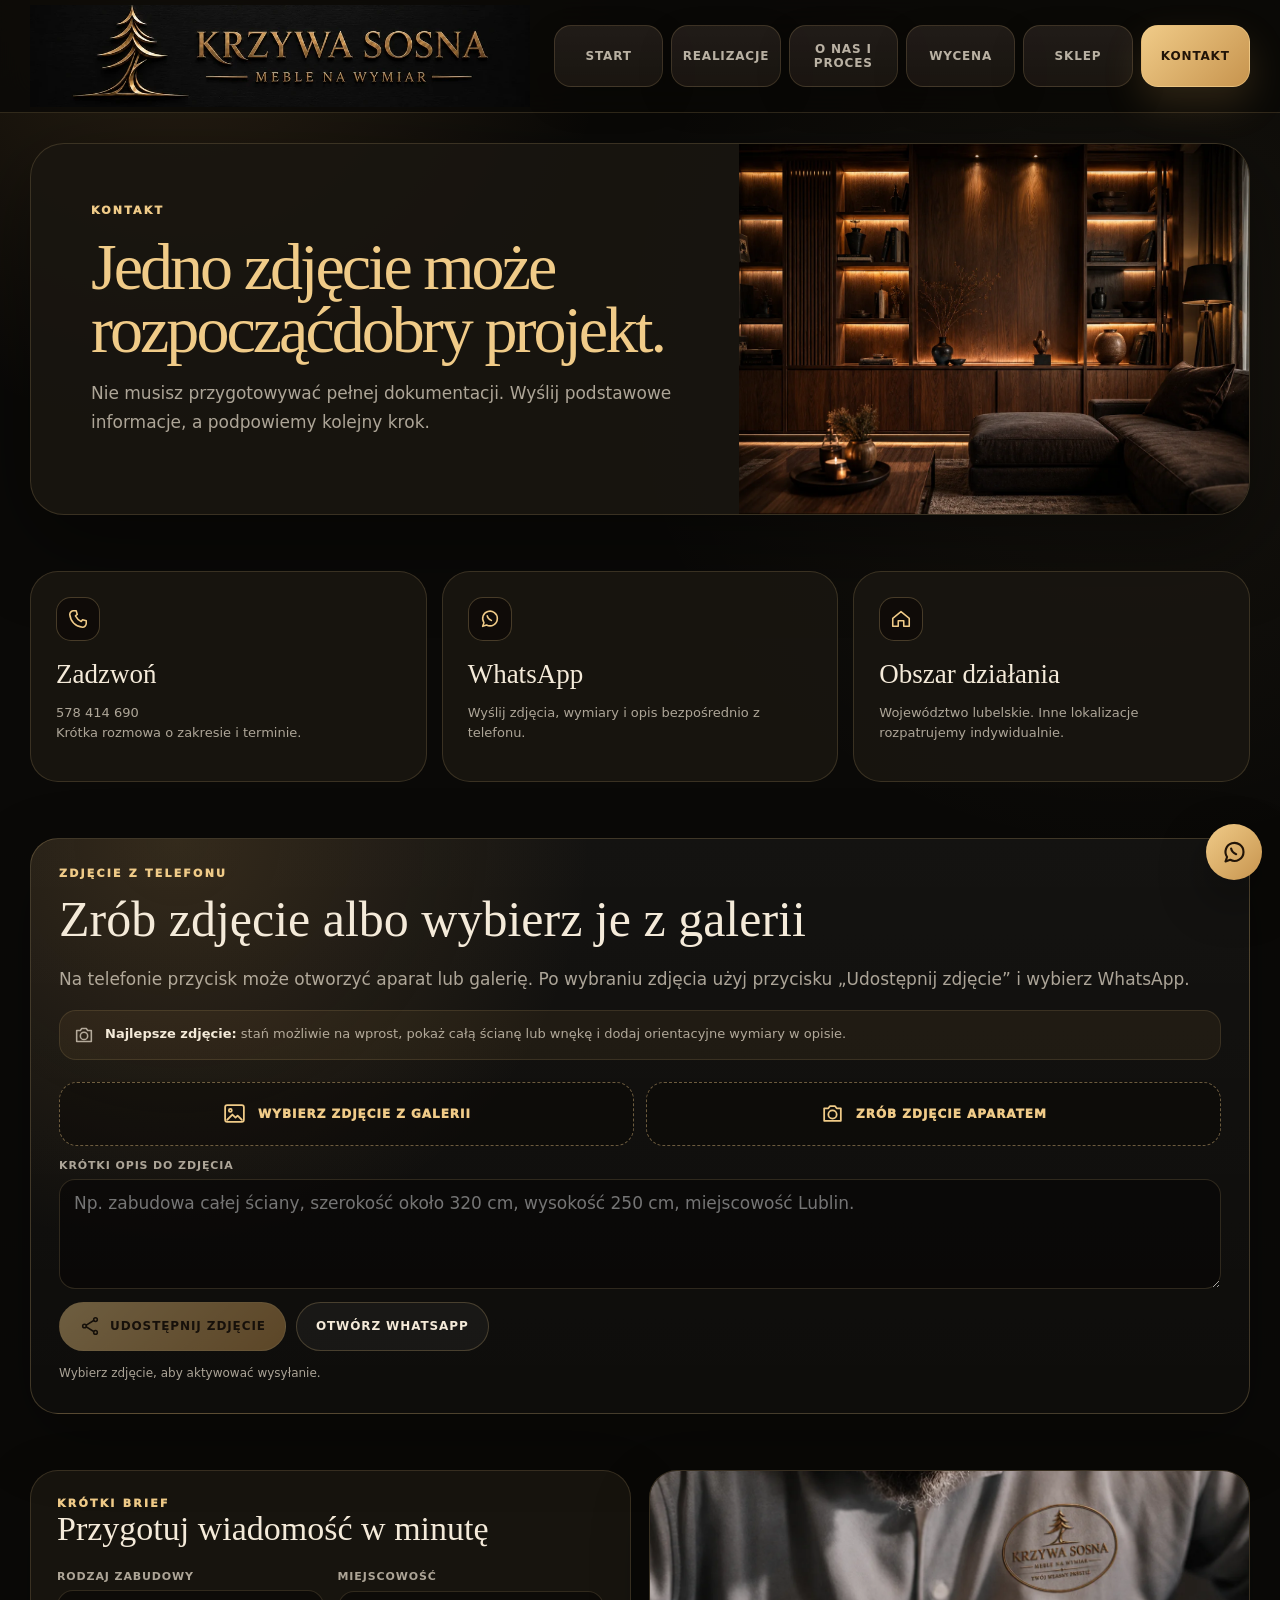
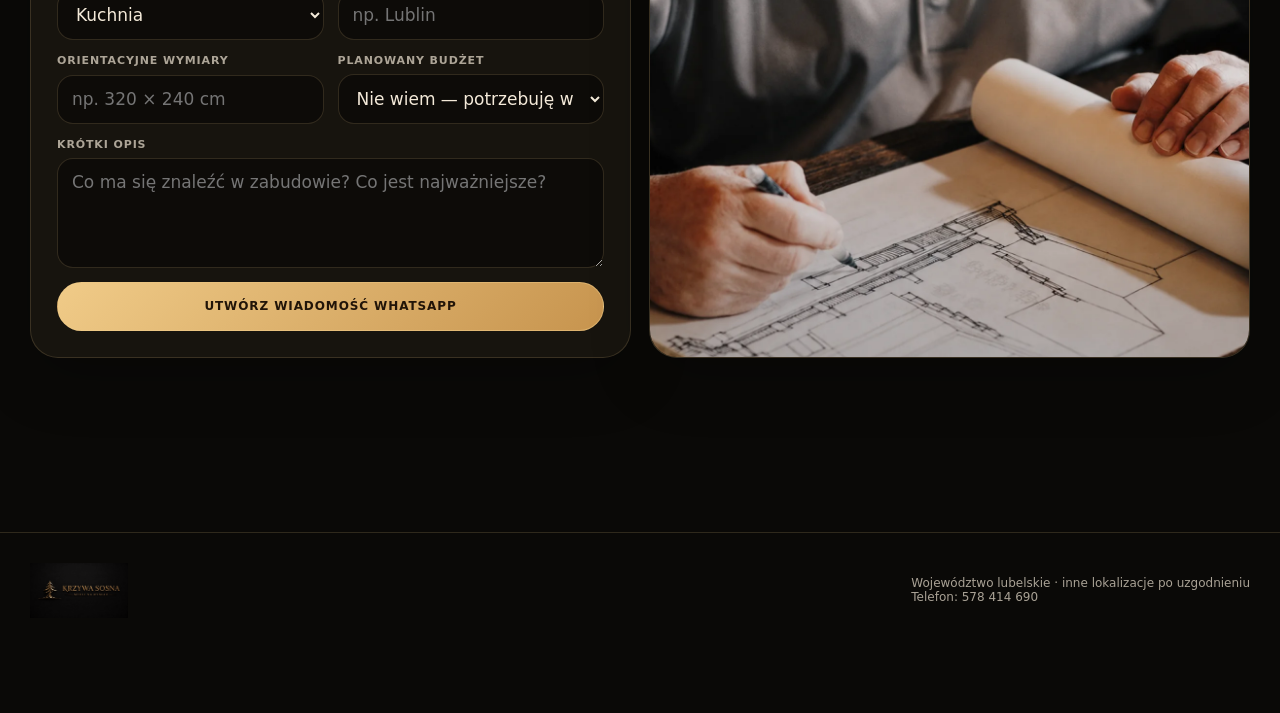
==== kontakt.html @ ae95b7bc "Add files via upload" ====
﻿<!DOCTYPE html>

<html lang="pl">
<head>
<meta charset="utf-8"/>
<meta content="width=device-width, initial-scale=1" name="viewport"/>
<meta content="#0a0907" name="theme-color"/>
<title>Kontakt — Krzywa Sosna</title>
<meta content="Skontaktuj się z Krzywą Sosną i wyślij krótki brief dotyczący mebli na wymiar." name="description"/>
<link href="assets/css/site.css?v=20260712084744617" rel="stylesheet"/>
</head>
<body>
<header class="topbar">
<div class="shell topbar-row">
<a aria-label="Krzywa Sosna" class="logo-link" data-content-link-key="kontakt.link.001" href="index.html">
<img alt="Krzywa Sosna — meble na wymiar" src="assets/branding/logo-poziome.webp"/>
</a>
<nav aria-label="Menu główne" class="desktop-nav"><a href="index.html">Start</a><a href="realizacje.html">Realizacje</a><a href="o-nas.html">O nas i proces</a><a href="wycena.html">Wycena</a><a href="krzywa_sosna_sklep.html">Sklep</a><a class="active" href="kontakt.html">Kontakt</a></nav>
</div>
</header>
<main class="page"><div class="shell">
<section class="page-hero reveal">
<div class="page-hero-copy"><div class="eyebrow"><span data-content-key="kontakt.text.001">Kontakt</span></div><h1><span data-content-key="kontakt.text.002">Jedno zdjęcie może rozpocząć</span><span><span data-content-key="kontakt.text.003">dobry projekt.</span></span></h1><p><span data-content-key="kontakt.text.004">Nie musisz przygotowywać pełnej dokumentacji. Wyślij podstawowe informacje, a podpowiemy kolejny krok.</span></p></div>
<img alt="Wnętrze na wymiar" data-content-image-key="kontakt.image.001" src="assets/img/wnetrze.webp"/>
</section>
<section class="section contact-cards">
<a class="contact-card" data-content-link-key="kontakt.link.002" data-setting-link="phone" href="tel:+48578414690"><div class="action-icon"><svg aria-hidden="true" viewBox="0 0 24 24"><path d="M7 3h3l1.2 4-2 1.5a15 15 0 0 0 6.3 6.3l1.5-2L21 14v3c0 2-2 4-4 4C9.3 20.2 3.8 14.7 3 7c0-2 2-4 4-4z"></path></svg></div><h3><span data-content-key="kontakt.text.005">Zadzwoń</span></h3><p><span data-content-key="kontakt.text.006">578 414 690</span><br/><span data-content-key="kontakt.text.007">Krótka rozmowa o zakresie i terminie.</span></p></a>
<a class="contact-card" data-content-link-key="kontakt.link.003" data-setting-link="whatsapp" href="https://wa.me/48578414690?text=Dzie%C5%84%20dobry%2C%20chc%C4%99%20zapyta%C4%87%20o%20meble%20na%20wymiar." target="_blank"><div class="action-icon"><svg aria-hidden="true" viewBox="0 0 24 24"><path d="M20 11.5a8 8 0 0 1-11.8 7L4 20l1.4-4A8 8 0 1 1 20 11.5z"></path><path d="M9 8.5c.5 2.5 2 4 4.5 5"></path></svg></div><h3><span data-content-key="kontakt.text.008">WhatsApp</span></h3><p><span data-content-key="kontakt.text.009">Wyślij zdjęcia, wymiary i opis bezpośrednio z telefonu.</span></p></a>
<div class="contact-card"><div class="action-icon"><svg aria-hidden="true" viewBox="0 0 24 24"><path d="M3 11.2 12 4l9 7.2v8.3a.5.5 0 0 1-.5.5H15v-6H9v6H3.5a.5.5 0 0 1-.5-.5z"></path></svg></div><h3><span data-content-key="kontakt.text.010">Obszar działania</span></h3><p><span data-content-key="kontakt.text.011">Województwo lubelskie. Inne lokalizacje rozpatrujemy indywidualnie.</span></p></div>
</section>
<section class="section photo-send-panel reveal" id="wyslij-zdjecie">
<div class="eyebrow"><span data-content-key="kontakt.text.012">Zdjęcie z telefonu</span></div>
<h2><span data-content-key="kontakt.text.013">Zrób zdjęcie albo wybierz je z galerii</span></h2>
<p><span data-content-key="kontakt.text.014">Wybierz osobno galerię albo aparat. Po wybraniu zdjęcia użyj przycisku „Udostępnij zdjęcie” i wybierz WhatsApp.</span></p>
<div class="camera-note">
<svg aria-hidden="true" viewBox="0 0 24 24"><path d="M4 7h4l1.5-2h5L16 7h4v12H4z"></path><circle cx="12" cy="13" r="4"></circle></svg>
<div><strong><span data-content-key="kontakt.text.015">Najlepsze zdjęcie:</span></strong> stań możliwie na wprost, pokaż całą ścianę lub wnękę i dodaj orientacyjne wymiary w opisie.</div>
</div>
<div class="photo-picker">
<input accept="image/*" class="photo-input" id="galleryPhotos" multiple="" type="file"/>
<input accept="image/*" capture="environment" class="photo-input" id="cameraPhotos" type="file"/>
<div class="photo-source-buttons">
<label class="photo-picker-label" for="galleryPhotos">
<svg aria-hidden="true" viewBox="0 0 24 24"><rect height="16" rx="2" width="18" x="3" y="4"></rect><circle cx="8" cy="9" r="1.4"></circle><path d="m5 18 5-5 3 3 2-2 4 4"></path></svg><span data-content-key="kontakt.text.016">Wybierz zdjęcie z galerii</span></label>
<label class="photo-picker-label" for="cameraPhotos">
<svg aria-hidden="true" viewBox="0 0 24 24"><path d="M4 7h4l1.5-2h5L16 7h4v12H4z"></path><circle cx="12" cy="13" r="4"></circle></svg><span data-content-key="kontakt.text.040">Zrób zdjęcie aparatem</span></label>
</div>
<div class="photo-preview" id="photoPreview">
<img alt="Podgląd wybranego zdjęcia" id="photoPreviewImage" src=""/>
<div>
<strong id="photoPreviewTitle"><span data-content-key="kontakt.text.017">Wybrane zdjęcie</span></strong>
<span id="photoPreviewInfo"></span>
</div>
</div>
<div class="field">
<label><span data-content-key="kontakt.text.018">Krótki opis do zdjęcia</span></label>
<textarea id="photoDescription" placeholder="Np. zabudowa całej ściany, szerokość około 320 cm, wysokość 250 cm, miejscowość Lublin."></textarea>
</div>
<div class="photo-share-actions">
<button class="btn primary" disabled="" id="sharePhotoButton" type="button">
<svg aria-hidden="true" viewBox="0 0 24 24"><circle cx="18" cy="5" r="2"></circle><circle cx="6" cy="12" r="2"></circle><circle cx="18" cy="19" r="2"></circle><path d="m8 11 8-5m-8 7 8 5"></path></svg><span data-content-key="kontakt.text.019">Udostępnij zdjęcie</span></button>
<a class="btn" data-content-link-key="kontakt.link.004" data-setting-link="whatsapp" href="https://wa.me/48578414690?text=Dzie%C5%84%20dobry%2C%20chc%C4%99%20wys%C5%82a%C4%87%20zdj%C4%99cie%20pomieszczenia%20i%20zapyta%C4%87%20o%20zabudow%C4%99." id="photoWhatsappFallback" target="_blank"><span data-content-key="kontakt.text.020">Otwórz WhatsApp</span></a>
</div>
<div class="photo-share-status" id="photoShareStatus"><span data-content-key="kontakt.text.021">Wybierz zdjęcie, aby aktywować wysyłanie.</span></div>
</div>
</section>
<section class="section dashboard-grid">
<div class="panel panel-pad">
<div class="eyebrow"><span data-content-key="kontakt.text.022">Krótki brief</span></div><h2><span data-content-key="kontakt.text.023">Przygotuj wiadomość w minutę</span></h2>
<form class="form-grid" id="briefForm" style="margin-top:22px">
<div class="field"><label><span data-content-key="kontakt.text.024">Rodzaj zabudowy</span></label><select name="type"><option><span data-content-key="kontakt.text.025">Kuchnia</span></option><option><span data-content-key="kontakt.text.026">Szafa / garderoba</span></option><option><span data-content-key="kontakt.text.027">RTV</span></option><option><span data-content-key="kontakt.text.028">Skos</span></option><option><span data-content-key="kontakt.text.029">Inna zabudowa</span></option></select></div>
<div class="field"><label><span data-content-key="kontakt.text.030">Miejscowość</span></label><input name="city" placeholder="np. Lublin"/></div>
<div class="field"><label><span data-content-key="kontakt.text.031">Orientacyjne wymiary</span></label><input name="dimensions" placeholder="np. 320 × 240 cm"/></div>
<div class="field"><label><span data-content-key="kontakt.text.032">Planowany budżet</span></label><select name="budget"><option><span data-content-key="kontakt.text.033">Nie wiem — potrzebuję wskazówki</span></option><option><span data-content-key="kontakt.text.034">do 10 000 zł</span></option><option><span data-content-key="kontakt.text.035">10 000–20 000 zł</span></option><option><span data-content-key="kontakt.text.036">20 000–40 000 zł</span></option><option><span data-content-key="kontakt.text.037">powyżej 40 000 zł</span></option></select></div>
<div class="field full"><label><span data-content-key="kontakt.text.038">Krótki opis</span></label><textarea name="description" placeholder="Co ma się znaleźć w zabudowie? Co jest najważniejsze?"></textarea></div>
<div class="field full"><button class="btn primary" type="submit"><span data-content-key="kontakt.text.039">Utwórz wiadomość WhatsApp</span></button></div>
</form>
</div>
<div class="panel panel-image"><img alt="Planowanie projektu" data-content-image-key="kontakt.image.002" src="assets/img/plany.webp"/></div>
</section>
</div></main>
<a aria-label="WhatsApp" class="whatsapp-float" data-content-link-key="kontakt.link.005" data-setting-link="whatsapp" href="https://wa.me/48578414690?text=Dzie%C5%84%20dobry%2C%20pisz%C4%99%20ze%20strony%20Krzywa%20Sosna." target="_blank"><svg aria-hidden="true" viewBox="0 0 24 24"><path d="M20 11.5a8 8 0 0 1-11.8 7L4 20l1.4-4A8 8 0 1 1 20 11.5z"></path><path d="M9 8.5c.5 2.5 2 4 4.5 5"></path></svg></a>
<footer class="site-footer">
<div class="shell footer-row">
<img alt="Krzywa Sosna" src="assets/branding/logo-poziome.webp"/>
<div data-setting-area-block="true">Województwo lubelskie · inne lokalizacje po uzgodnieniu<br/>Telefon: 578 414 690</div>
</div>
</footer>
<script src="site-settings.js?v=20260712084744617"></script><script src="site-content.js?v=20260712084744617"></script><script src="assets/js/content-engine.js?v=20260712084744617"></script><script src="assets/js/site.js?v=20260712084744617"></script>
<nav aria-label="Menu mobilne" class="bottom-nav"><a class="" href="index.html"><svg aria-hidden="true" viewBox="0 0 24 24"><path d="M3 11.2 12 4l9 7.2v8.3a.5.5 0 0 1-.5.5H15v-6H9v6H3.5a.5.5 0 0 1-.5-.5z"></path></svg><span>Start</span></a><a class="" href="realizacje.html"><svg aria-hidden="true" viewBox="0 0 24 24"><rect height="16" rx="2" width="18" x="3" y="4"></rect><circle cx="8" cy="9" r="1.4"></circle><path d="m5 18 5-5 3 3 2-2 4 4"></path></svg><span>Realizacje</span></a><a class="" href="wycena.html"><svg aria-hidden="true" viewBox="0 0 24 24"><rect height="18" rx="2" width="14" x="5" y="3"></rect><path d="M8 7h8M8 12h2m4 0h2M8 16h2m4 0h2"></path></svg><span>Wycena</span></a><a class="" href="krzywa_sosna_sklep.html"><svg aria-hidden="true" viewBox="0 0 24 24"><path d="M4 9h16l-1 11H5zM8 9V7a4 4 0 0 1 8 0v2"></path></svg><span>Sklep</span></a><a class="active" href="kontakt.html"><svg aria-hidden="true" viewBox="0 0 24 24"><path d="M7 3h3l1.2 4-2 1.5a15 15 0 0 0 6.3 6.3l1.5-2L21 14v3c0 2-2 4-4 4C9.3 20.2 3.8 14.7 3 7c0-2 2-4 4-4z"></path></svg><span>Kontakt</span></a></nav>
<script>
(function () {
  const galleryInput = document.getElementById("galleryPhotos");
  const cameraInput = document.getElementById("cameraPhotos");
  const preview = document.getElementById("photoPreview");
  const previewImage = document.getElementById("photoPreviewImage");
  const previewTitle = document.getElementById("photoPreviewTitle");
  const previewInfo = document.getElementById("photoPreviewInfo");
  const description = document.getElementById("photoDescription");
  const shareButton = document.getElementById("sharePhotoButton");
  const status = document.getElementById("photoShareStatus");
  const fallback = document.getElementById("photoWhatsappFallback");

  if (!galleryInput || !cameraInput || !shareButton) return;

  let files = [];

  function formatSize(bytes) {
    if (bytes < 1024 * 1024) return Math.round(bytes / 1024) + " KB";
    return (bytes / (1024 * 1024)).toFixed(1) + " MB";
  }

  function showSelectedFiles(fileList, sourceLabel) {
    files = Array.from(fileList || []).filter(file => file.type.startsWith("image/"));

    if (!files.length) {
      preview.classList.remove("visible");
      shareButton.disabled = true;
      status.textContent = "Nie wybrano zdjęcia.";
      return;
    }

    const first = files[0];
    previewImage.src = URL.createObjectURL(first);
    preview.classList.add("visible");
    previewTitle.textContent = files.length === 1 ? first.name : "Wybrano zdjęcia: " + files.length;
    previewInfo.textContent = sourceLabel + " · " + (
      files.length === 1
        ? formatSize(first.size)
        : "Łączny rozmiar: " + formatSize(files.reduce((sum, file) => sum + file.size, 0))
    );

    shareButton.disabled = false;
    status.textContent = "Zdjęcie jest gotowe. Wybierz WhatsApp z menu udostępniania.";
  }

  galleryInput.addEventListener("change", function () {
    cameraInput.value = "";
    showSelectedFiles(galleryInput.files, "Galeria");
  });

  cameraInput.addEventListener("change", function () {
    galleryInput.value = "";
    showSelectedFiles(cameraInput.files, "Aparat");
  });

  shareButton.addEventListener("click", async function () {
    if (!files.length) return;

    const text = [
      "Dzień dobry, przesyłam zdjęcie pomieszczenia do wstępnej konsultacji.",
      description.value.trim() ? "Opis: " + description.value.trim() : ""
    ].filter(Boolean).join("\n");

    try {
      const shareData = {
        title: "Zdjęcie dla Krzywej Sosny",
        text: text,
        files: files
      };

      if (navigator.canShare && navigator.canShare({ files: files }) && navigator.share) {
        await navigator.share(shareData);
        status.textContent = "Otwarto menu udostępniania. Wybierz WhatsApp i kontakt Krzywej Sosny.";
      } else {
        status.textContent = "Ta przeglądarka nie obsługuje bezpośredniego udostępniania plików. Otwórz WhatsApp i dodaj zdjęcie ręcznie.";
        fallback.href = "https://wa.me/48578414690?text=" + encodeURIComponent(text);
        fallback.focus();
      }
    } catch (error) {
      if (error && error.name === "AbortError") {
        status.textContent = "Udostępnianie zostało anulowane.";
      } else {
        status.textContent = "Nie udało się otworzyć udostępniania. Otwórz WhatsApp i dodaj zdjęcie ręcznie.";
      }
    }
  });

  description.addEventListener("input", function () {
    const text = [
      "Dzień dobry, chcę przesłać zdjęcie pomieszczenia do wstępnej konsultacji.",
      description.value.trim() ? "Opis: " + description.value.trim() : ""
    ].filter(Boolean).join("\n");
    fallback.href = "https://wa.me/48578414690?text=" + encodeURIComponent(text);
  });
})();
</script>
</body>
</html>
---- assets/css/site.css ----
:root {
  --bg: #0a0907;
  --bg-soft: #11100d;
  --panel: rgba(26,22,17,.88);
  --panel-2: rgba(37,30,22,.82);
  --panel-light: rgba(255,255,255,.055);
  --text: #f4ead9;
  --muted: rgba(244,234,217,.68);
  --gold: #c7944e;
  --gold-2: #f0cb88;
  --line: rgba(240,203,136,.16);
  --shadow: 0 28px 86px rgba(0,0,0,.42);
  --radius: 28px;
  --header: 82px;
  --bottom: 72px;
}
* { box-sizing: border-box; }
html { scroll-behavior: smooth; }
body {
  margin: 0;
  min-height: 100vh;
  background:
    radial-gradient(circle at 14% 0%, rgba(199,148,78,.16), transparent 27rem),
    radial-gradient(circle at 88% 15%, rgba(240,203,136,.055), transparent 32rem),
    var(--bg);
  color: var(--text);
  font-family: Inter, ui-sans-serif, system-ui, -apple-system, BlinkMacSystemFont, "Segoe UI", sans-serif;
  -webkit-font-smoothing: antialiased;
}
body.modal-open { overflow: hidden; }
a { color: inherit; text-decoration: none; }
button, input, select, textarea { font: inherit; }
button { color: inherit; }
img { display: block; max-width: 100%; }
svg { width: 22px; height: 22px; fill: none; stroke: currentColor; stroke-width: 1.7; stroke-linecap: round; stroke-linejoin: round; }
.shell { width: min(1220px, calc(100% - 34px)); margin: 0 auto; }
.topbar {
  position: sticky; top: 0; z-index: 80;
  min-height: var(--header);
  background: rgba(10,9,7,.82);
  border-bottom: 1px solid var(--line);
  backdrop-filter: blur(18px);
}
.topbar-row { min-height: var(--header); display: flex; align-items: center; gap: 24px; }
.logo-link { display: flex; align-items: center; margin-right: auto; }
.logo-link img { width: clamp(285px, 28vw, 430px); max-height: 78px; object-fit: contain; object-position: left center; }
.desktop-nav { display: flex; align-items: center; gap: 4px; }
.desktop-nav a {
  padding: 11px 11px; border-radius: 999px; color: var(--muted);
  font-size: 12px; font-weight: 800; letter-spacing: .07em; text-transform: uppercase;
}
.desktop-nav a:hover, .desktop-nav a.active { color: var(--text); background: rgba(255,255,255,.055); }
.header-cta {
  display: inline-flex; align-items: center; gap: 9px; min-height: 45px; padding: 0 17px;
  border-radius: 999px; color: #201408; background: linear-gradient(135deg,var(--gold-2),var(--gold));
  font-size: 12px; font-weight: 950; letter-spacing: .07em; text-transform: uppercase;
  box-shadow: 0 15px 38px rgba(199,148,78,.22);
}
.page { padding: 30px 0 110px; }
.hero {
  position: relative; min-height: 560px; display: grid; grid-template-columns: 1.04fr .96fr;
  overflow: hidden; border: 1px solid var(--line); border-radius: 36px; background: #14100c; box-shadow: var(--shadow);
}
.hero-copy { position: relative; z-index: 2; display: grid; align-content: center; padding: clamp(34px,6vw,78px); }
.eyebrow { color: var(--gold-2); font-size: 11px; font-weight: 950; letter-spacing: .2em; text-transform: uppercase; }
h1,h2,h3 { margin: 0; font-family: Georgia, "Times New Roman", serif; font-weight: 500; }
h1 { margin-top: 18px; font-size: clamp(46px,7vw,82px); line-height: .96; letter-spacing: -.045em; }
h1 span, .gold { color: var(--gold-2); }
.hero-copy p, .lead { color: var(--muted); font-size: 17px; line-height: 1.75; }
.hero-copy p { max-width: 610px; margin: 22px 0 0; }
.hero-actions { display: flex; flex-wrap: wrap; gap: 11px; margin-top: 30px; }
.btn {
  min-height: 49px; padding: 0 19px; display: inline-flex; align-items: center; justify-content: center; gap: 9px;
  border: 1px solid rgba(240,203,136,.22); border-radius: 999px;
  background: rgba(255,255,255,.045); color: var(--text);
  font-size: 12px; font-weight: 900; letter-spacing: .075em; text-transform: uppercase; cursor: pointer;
  transition: .24s ease;
}
.btn:hover { transform: translateY(-2px); border-color: rgba(240,203,136,.5); background: rgba(255,255,255,.075); }
.btn.primary { color: #211408; background: linear-gradient(135deg,var(--gold-2),var(--gold)); border-color: rgba(240,203,136,.5); }
.hero-media { position: relative; min-height: 560px; }
.hero-media img { width: 100%; height: 100%; object-fit: cover; }
.hero-media::after { content: ""; position: absolute; inset: 0; background: linear-gradient(90deg,#14100c 0%,rgba(20,16,12,.22) 42%,rgba(10,8,6,.06)); }
.hero-chip {
  position: absolute; z-index: 3; right: 24px; bottom: 24px; max-width: 250px; padding: 17px;
  border: 1px solid rgba(240,203,136,.22); border-radius: 20px; background: rgba(13,10,7,.76); backdrop-filter: blur(14px);
}
.hero-chip strong { display: block; font-family: Georgia,serif; font-size: 22px; }
.hero-chip span { display: block; color: var(--muted); font-size: 12px; line-height: 1.5; margin-top: 4px; }

.section { margin-top: 56px; }
.section-head { display: flex; justify-content: space-between; align-items: end; gap: 24px; margin-bottom: 21px; }
.section-head h2 { font-size: clamp(31px,4vw,50px); letter-spacing: -.03em; }
.section-head p { max-width: 530px; margin: 0; color: var(--muted); line-height: 1.65; }
.action-grid { display: grid; grid-template-columns: repeat(4,minmax(0,1fr)); gap: 16px; }
.action-card {
  position: relative; min-height: 240px; overflow: hidden; padding: 22px;
  border: 1px solid var(--line); border-radius: var(--radius); background: var(--panel); box-shadow: 0 20px 58px rgba(0,0,0,.25);
}
.action-card img { position: absolute; inset: 0; width: 100%; height: 100%; object-fit: cover; opacity: .34; transition: transform .4s ease,opacity .4s ease; }
.action-card::after { content:""; position:absolute; inset:0; background:linear-gradient(180deg,rgba(8,7,5,.05),rgba(8,7,5,.88)); }
.action-card:hover img { transform: scale(1.045); opacity: .46; }
.action-content { position: relative; z-index: 2; height: 100%; display: grid; align-content: end; }
.action-icon {
  width: 44px; height: 44px; display: grid; place-items: center; margin-bottom: auto;
  border: 1px solid rgba(240,203,136,.25); border-radius: 15px; background: rgba(9,7,5,.56); color: var(--gold-2);
}
.action-content h3 { font-size: 27px; }
.action-content p { margin: 8px 0 0; color: var(--muted); font-size: 13px; line-height: 1.55; }
.action-link { display: inline-flex; align-items: center; gap: 8px; margin-top: 16px; color: var(--gold-2); font-size: 11px; font-weight: 900; letter-spacing: .11em; text-transform: uppercase; }

.rail {
  display: grid; grid-auto-flow: column; grid-auto-columns: minmax(280px, 32%);
  gap: 16px; overflow-x: auto; padding: 2px 2px 14px; scroll-snap-type: x mandatory; scrollbar-width: thin;
}
.rail > * { scroll-snap-align: start; }
.project-card {
  position: relative; min-height: 345px; overflow: hidden; border: 1px solid var(--line); border-radius: 27px; background: var(--panel); cursor: pointer;
}
.project-card img { width: 100%; height: 100%; min-height: 345px; object-fit: cover; transition: transform .4s ease; }
.project-card:hover img { transform: scale(1.04); }
.project-card::after { content:""; position:absolute; inset:0; background:linear-gradient(180deg,rgba(6,5,4,.04),rgba(6,5,4,.18) 46%,rgba(6,5,4,.9)); }
.project-caption { position:absolute; z-index:2; left:20px; right:20px; bottom:20px; }
.project-caption span { color: var(--gold-2); font-size: 10px; letter-spacing: .17em; text-transform: uppercase; font-weight: 900; }
.project-caption h3 { margin-top: 7px; font-size: 27px; }
.project-caption p { margin: 7px 0 0; color: rgba(244,234,217,.75); font-size: 12px; line-height: 1.5; }

.trust-grid { display: grid; grid-template-columns: repeat(3,1fr); gap: 16px; }
.trust-card { padding: 24px; border: 1px solid var(--line); border-radius: 25px; background: linear-gradient(180deg,rgba(255,255,255,.045),rgba(255,255,255,.018)); }
.trust-card strong { display:block; color:var(--gold-2); font-family:Georgia,serif; font-size:30px; }
.trust-card h3 { margin-top:8px; font-size:22px; }
.trust-card p { color:var(--muted); line-height:1.6; font-size:13px; }

.cta-band {
  display:grid; grid-template-columns:1fr auto; align-items:center; gap:24px; padding:32px;
  border:1px solid var(--line); border-radius:30px; background:
    radial-gradient(circle at 8% 12%,rgba(199,148,78,.2),transparent 30%),
    linear-gradient(135deg,rgba(37,30,22,.95),rgba(16,13,10,.95)); box-shadow:var(--shadow);
}
.cta-band h2 { font-size:clamp(30px,4vw,48px); }
.cta-band p { margin:10px 0 0; color:var(--muted); }

.page-hero {
  display:grid; grid-template-columns:1fr .72fr; min-height:330px; overflow:hidden;
  border:1px solid var(--line); border-radius:34px; background:var(--panel); box-shadow:var(--shadow);
}
.page-hero-copy { padding:clamp(30px,5vw,60px); display:grid; align-content:center; }
.page-hero h1 { font-size:clamp(42px,6vw,66px); }
.page-hero p { color:var(--muted); line-height:1.7; max-width:620px; }
.page-hero img { width:100%; height:100%; object-fit:cover; min-height:330px; }

.chips { display:flex; gap:9px; overflow-x:auto; padding-bottom:8px; }
.chip {
  flex:0 0 auto; min-height:40px; padding:0 14px; border-radius:999px; border:1px solid var(--line);
  background:rgba(255,255,255,.035); color:var(--muted); font-size:11px; font-weight:900; letter-spacing:.08em; text-transform:uppercase; cursor:pointer;
}
.chip.active { color:#211408; background:linear-gradient(135deg,var(--gold-2),var(--gold)); }

.dashboard-grid { display:grid; grid-template-columns:repeat(2,minmax(0,1fr)); gap:18px; }
.panel { border:1px solid var(--line); border-radius:28px; background:var(--panel); box-shadow:0 20px 60px rgba(0,0,0,.22); overflow:hidden; }
.panel-pad { padding:26px; }
.panel h2 { font-size:34px; }
.panel h3 { font-size:25px; }
.panel p { color:var(--muted); line-height:1.65; }
.panel-image { min-height:310px; }
.panel-image img { width:100%; height:100%; min-height:310px; object-fit:cover; }

.tabs { display:flex; gap:8px; overflow-x:auto; padding:0 0 12px; }
.tab-btn {
  flex:0 0 auto; min-height:42px; padding:0 15px; border-radius:999px; border:1px solid var(--line);
  background:rgba(255,255,255,.035); color:var(--muted); font-size:11px; font-weight:900; letter-spacing:.08em; text-transform:uppercase; cursor:pointer;
}
.tab-btn.active { background:linear-gradient(135deg,var(--gold-2),var(--gold)); color:#211408; }
.tab-pane { display:none; }
.tab-pane.active { display:grid; grid-template-columns:.9fr 1.1fr; gap:0; }
.tab-pane img { width:100%; height:100%; min-height:360px; object-fit:cover; }
.tab-copy { padding:32px; display:grid; align-content:center; }
.tab-copy h2 { font-size:40px; }
.step-no { color:var(--gold-2); font-size:11px; letter-spacing:.2em; text-transform:uppercase; font-weight:900; }

.accordion { display:grid; gap:10px; }
.accordion-item { border:1px solid var(--line); border-radius:20px; overflow:hidden; background:rgba(255,255,255,.025); }
.accordion-button {
  width:100%; min-height:60px; padding:0 20px; display:flex; justify-content:space-between; align-items:center; gap:14px;
  border:0; background:transparent; color:var(--text); text-align:left; cursor:pointer; font-weight:800;
}
.accordion-button span:last-child { color:var(--gold-2); font-size:24px; }
.accordion-content { display:none; padding:0 20px 20px; color:var(--muted); line-height:1.65; }
.accordion-item.open .accordion-content { display:block; }
.accordion-item.open .accordion-button span:last-child { transform:rotate(45deg); }

.form-grid { display:grid; grid-template-columns:repeat(2,minmax(0,1fr)); gap:14px; }
.field { display:grid; gap:7px; }
.field.full { grid-column:1/-1; }
.field label { color:var(--muted); font-size:11px; font-weight:850; letter-spacing:.08em; text-transform:uppercase; }
.field input,.field select,.field textarea {
  width:100%; border:1px solid var(--line); border-radius:16px; background:rgba(7,6,5,.6); color:var(--text);
  padding:13px 14px; outline:none;
}
.field textarea { min-height:110px; resize:vertical; }
.field input:focus,.field select:focus,.field textarea:focus { border-color:rgba(240,203,136,.52); }
.check-grid { display:grid; grid-template-columns:repeat(2,minmax(0,1fr)); gap:9px; }
.check {
  min-height:48px; display:flex; align-items:center; gap:10px; padding:0 13px;
  border:1px solid var(--line); border-radius:15px; background:rgba(255,255,255,.025); color:var(--muted); font-size:13px;
}
.result-card {
  position:sticky; top:104px; padding:28px; border:1px solid rgba(240,203,136,.26); border-radius:28px;
  background:radial-gradient(circle at 20% 0%,rgba(199,148,78,.2),transparent 34%),var(--panel); box-shadow:var(--shadow);
}
.result-price { margin-top:11px; color:var(--gold-2); font-family:Georgia,serif; font-size:clamp(38px,5vw,58px); line-height:1; }
.result-card ul { padding-left:18px; color:var(--muted); line-height:1.7; }

.contact-cards { display:grid; grid-template-columns:repeat(3,1fr); gap:15px; }
.contact-card { padding:25px; border:1px solid var(--line); border-radius:25px; background:var(--panel); }
.contact-card .action-icon { margin-bottom:18px; }
.contact-card h3 { font-size:25px; }
.contact-card p { color:var(--muted); line-height:1.55; font-size:13px; }

.shop-head { display:flex; justify-content:space-between; align-items:end; gap:18px; }
.product-grid { display:grid; grid-template-columns:repeat(3,minmax(0,1fr)); gap:18px; }
.product-card { border:1px solid var(--line); border-radius:27px; overflow:hidden; background:var(--panel); }
.product-image { position:relative; height:235px; cursor:zoom-in; overflow:hidden; }
.product-image img { width:100%; height:100%; object-fit:cover; transition:transform .35s ease; }
.product-image:hover img { transform:scale(1.04); }
.badge { position:absolute; left:14px; top:14px; padding:7px 10px; border:1px solid rgba(240,203,136,.24); border-radius:999px; background:rgba(10,8,6,.7); color:var(--gold-2); font-size:9px; font-weight:900; letter-spacing:.13em; text-transform:uppercase; }
.product-body { padding:21px; }
.product-body h3 { font-size:26px; }
.product-body p { min-height:66px; color:var(--muted); font-size:13px; line-height:1.6; }
.product-meta { display:flex; justify-content:space-between; align-items:center; gap:12px; padding-top:16px; border-top:1px solid var(--line); }
.product-price { color:var(--gold-2); font-family:Georgia,serif; font-size:24px; }

.modal {
  position:fixed; inset:0; z-index:150; display:none; align-items:center; justify-content:center; padding:18px;
}
.modal.open { display:flex; }
.modal-bg { position:absolute; inset:0; background:rgba(4,3,2,.84); backdrop-filter:blur(14px); }
.modal-card {
  position:relative; z-index:2; width:min(1000px,96vw); max-height:92vh; overflow:auto;
  display:grid; grid-template-columns:1.1fr .9fr; border:1px solid rgba(240,203,136,.27); border-radius:30px; background:#17120d; box-shadow:0 42px 130px rgba(0,0,0,.7);
}
.modal-card img { width:100%; height:100%; min-height:520px; object-fit:cover; }
.modal-copy { padding:32px; display:grid; align-content:center; }
.modal-copy h2 { font-size:43px; }
.modal-copy p { color:var(--muted); line-height:1.7; }
.modal-close {
  position:absolute; z-index:4; top:13px; right:13px; width:44px; height:44px; display:grid; place-items:center;
  border:1px solid rgba(240,203,136,.25); border-radius:50%; background:rgba(10,8,6,.75); color:var(--text); font-size:27px; cursor:pointer;
}

.popup {
  position:fixed; inset:0; z-index:170; display:none; align-items:center; justify-content:center; padding:12px;
}
.popup.show { display:flex; }
.popup-bg { position:absolute; inset:0; background:rgba(3,2,2,.82); backdrop-filter:blur(14px); }
.popup-card { position:relative; z-index:2; width:min(610px,95vw); max-height:93vh; overflow:auto; border:1px solid rgba(240,203,136,.32); border-radius:29px; background:#0b0806; box-shadow:0 45px 130px rgba(0,0,0,.72); }
.popup-card img { width:100%; }
.popup-close { position:absolute; top:12px; right:12px; z-index:4; width:43px; height:43px; border-radius:50%; border:1px solid rgba(240,203,136,.28); background:rgba(8,6,4,.72); color:var(--text); font-size:27px; cursor:pointer; }
.popup-foot { padding:10px; display:flex; justify-content:center; border-top:1px solid var(--line); }
.popup-foot button { min-height:40px; border:0; background:transparent; color:var(--muted); cursor:pointer; }

.whatsapp-float {
  position:fixed; z-index:70; right:18px; bottom:20px; width:56px; height:56px; display:grid; place-items:center;
  border-radius:50%; background:linear-gradient(135deg,#f0cb88,#c7944e); color:#211408; box-shadow:0 20px 48px rgba(0,0,0,.36);
}
.whatsapp-float svg { width:27px; height:27px; stroke-width:1.9; }

.bottom-nav { display:none; }
.site-footer { margin-top:64px; padding:30px 0 95px; border-top:1px solid var(--line); color:var(--muted); font-size:12px; }
.footer-row { display:flex; justify-content:space-between; gap:22px; align-items:center; }
.footer-row img { width:230px; max-height:55px; object-fit:contain; object-position:left; opacity:.9; }
.reveal { opacity:0; transform:translateY(14px); transition:.55s ease; }
.reveal.visible { opacity:1; transform:none; }

@media (max-width: 1050px) {
  .desktop-nav { display:none; }
  .action-grid { grid-template-columns:repeat(2,1fr); }
  .product-grid { grid-template-columns:repeat(2,1fr); }
  .hero { grid-template-columns:1fr; }
  .hero-copy { min-height:480px; }
  .hero-media { position:absolute; inset:0; min-height:100%; }
  .hero-media::after { background:linear-gradient(90deg,rgba(12,10,8,.97),rgba(12,10,8,.62) 68%,rgba(12,10,8,.28)); }
  .page-hero { grid-template-columns:1fr; }
  .page-hero img { display:none; }
  .contact-cards { grid-template-columns:1fr; }
}
@media (max-width: 760px) {
  :root { --header:70px; }
  .shell { width:min(100% - 22px,1220px); }
  .topbar-row { gap:10px; }
  .logo-link img { width:235px; max-height:60px; }
  .header-cta { display:none; }
  .page { padding:16px 0 94px; }
  .hero { min-height:590px; border-radius:26px; }
  .hero-copy { min-height:590px; padding:29px 22px; align-content:end; }
  h1 { font-size:47px; }
  .hero-copy p { font-size:15px; }
  .hero-chip { top:18px; right:18px; bottom:auto; max-width:220px; }
  .section { margin-top:42px; }
  .section-head { align-items:start; flex-direction:column; }
  .action-grid { grid-template-columns:repeat(2,minmax(0,1fr)); gap:10px; }
  .action-card { min-height:205px; padding:16px; border-radius:22px; }
  .action-content h3 { font-size:22px; }
  .action-content p { display:none; }
  .rail { grid-auto-columns:82%; }
  .trust-grid { grid-template-columns:1fr; }
  .cta-band { grid-template-columns:1fr; padding:24px; }
  .page-hero { min-height:260px; border-radius:25px; }
  .page-hero-copy { padding:27px 22px; }
  .page-hero h1 { font-size:43px; }
  .dashboard-grid { grid-template-columns:1fr; }
  .tab-pane.active { grid-template-columns:1fr; }
  .tab-pane img { min-height:260px; max-height:320px; }
  .form-grid,.check-grid { grid-template-columns:1fr; }
  .field.full { grid-column:auto; }
  .result-card { position:static; }
  .product-grid { grid-template-columns:1fr; }
  .modal-card { grid-template-columns:1fr; }
  .modal-card img { min-height:280px; max-height:47vh; }
  .modal-copy { padding:24px; }
  .modal-copy h2 { font-size:34px; }
  .whatsapp-float { bottom:84px; }
  .bottom-nav {
    position:fixed; z-index:75; left:8px; right:8px; bottom:8px; height:64px;
    display:grid; grid-template-columns:repeat(5,1fr); border:1px solid rgba(240,203,136,.16);
    border-radius:22px; background:rgba(13,11,8,.92); backdrop-filter:blur(18px); box-shadow:0 18px 50px rgba(0,0,0,.45);
  }
  .bottom-nav a { display:grid; place-items:center; align-content:center; gap:3px; color:rgba(244,234,217,.55); font-size:9px; font-weight:850; text-transform:uppercase; }
  .bottom-nav a.active { color:var(--gold-2); }
  .bottom-nav svg { width:21px; height:21px; }
  .site-footer { padding-bottom:92px; }
  .footer-row { align-items:flex-start; flex-direction:column; }
}


/* ===== WYSYŁANIE ZDJĘĆ Z TELEFONU v2.1 ===== */
.photo-send-panel {
  position: relative;
  overflow: hidden;
  padding: 28px;
  border: 1px solid rgba(240,203,136,.22);
  border-radius: 28px;
  background:
    radial-gradient(circle at 12% 0%, rgba(199,148,78,.18), transparent 34%),
    linear-gradient(180deg, rgba(255,255,255,.045), rgba(255,255,255,.018));
  box-shadow: 0 24px 70px rgba(0,0,0,.28);
}
.photo-send-panel h2 {
  margin-top: 10px;
  font-size: clamp(31px,4vw,46px);
}
.photo-send-panel p {
  color: var(--muted);
  line-height: 1.65;
}
.photo-picker {
  display: grid;
  gap: 13px;
  margin-top: 22px;
}
.photo-input {
  position: absolute;
  width: 1px;
  height: 1px;
  opacity: 0;
  pointer-events: none;
}
.photo-picker-label {
  min-height: 58px;
  display: flex;
  align-items: center;
  justify-content: center;
  gap: 11px;
  padding: 0 20px;
  border-radius: 18px;
  border: 1px dashed rgba(240,203,136,.42);
  background: rgba(10,8,6,.44);
  color: var(--gold-2);
  font-size: 12px;
  font-weight: 950;
  letter-spacing: .08em;
  text-transform: uppercase;
  cursor: pointer;
}
.photo-picker-label:hover {
  background: rgba(255,255,255,.06);
}
.photo-picker-label svg {
  width: 25px;
  height: 25px;
}
.photo-preview {
  display: none;
  grid-template-columns: 118px 1fr;
  gap: 15px;
  align-items: center;
  padding: 13px;
  border-radius: 19px;
  border: 1px solid var(--line);
  background: rgba(8,6,5,.48);
}
.photo-preview.visible {
  display: grid;
}
.photo-preview img {
  width: 118px;
  height: 90px;
  object-fit: cover;
  border-radius: 14px;
  background: #080604;
}
.photo-preview strong {
  display: block;
  font-size: 14px;
}
.photo-preview span {
  display: block;
  margin-top: 5px;
  color: var(--muted);
  font-size: 12px;
  line-height: 1.5;
}
.photo-share-actions {
  display: flex;
  flex-wrap: wrap;
  gap: 10px;
}
.photo-share-actions .btn[disabled] {
  opacity: .42;
  cursor: not-allowed;
  transform: none;
}
.photo-share-status {
  min-height: 21px;
  color: var(--muted);
  font-size: 12px;
  line-height: 1.55;
}
.camera-note {
  display: flex;
  align-items: flex-start;
  gap: 10px;
  padding: 13px;
  border-radius: 17px;
  background: rgba(199,148,78,.08);
  border: 1px solid rgba(240,203,136,.12);
  color: var(--muted);
  font-size: 12px;
  line-height: 1.55;
}
.camera-note strong {
  color: var(--text);
}
@media (max-width:760px) {
  .photo-send-panel {
    padding: 22px;
  }
  .photo-preview {
    grid-template-columns: 92px 1fr;
  }
  .photo-preview img {
    width: 92px;
    height: 76px;
  }
  .photo-share-actions {
    display: grid;
  }
  .photo-share-actions .btn {
    width: 100%;
  }
}


/* ===== KRZYWA SOSNA 2.2 — DUŻE LOGO I KAFELKI MENU ===== */
:root { --header: 112px; }
.topbar { min-height: var(--header); }
.topbar-row {
  min-height: var(--header);
  display: grid;
  grid-template-columns: minmax(390px, 500px) 1fr;
  gap: 24px;
}
.logo-link {
  min-width: 0;
  height: 100%;
  display: flex;
  align-items: center;
}
.logo-link img {
  width: clamp(390px, 34vw, 500px) !important;
  max-height: 102px !important;
  object-fit: contain;
  object-position: left center;
  filter: drop-shadow(0 14px 32px rgba(0,0,0,.35));
}
.desktop-nav {
  width: 100%;
  display: grid !important;
  grid-template-columns: repeat(6, minmax(82px, 1fr));
  gap: 8px !important;
  align-items: stretch;
}
.desktop-nav a {
  min-height: 62px;
  padding: 8px 10px !important;
  display: grid;
  place-items: center;
  text-align: center;
  border: 1px solid rgba(240,203,136,.16);
  border-radius: 17px !important;
  background:
    linear-gradient(180deg, rgba(255,255,255,.052), rgba(255,255,255,.018)),
    rgba(28,22,16,.68);
  color: rgba(244,234,217,.73) !important;
  box-shadow: 0 14px 34px rgba(0,0,0,.18);
  line-height: 1.18;
}
.desktop-nav a:hover {
  transform: translateY(-2px);
  border-color: rgba(240,203,136,.42);
  color: var(--text) !important;
  background: rgba(199,148,78,.11) !important;
}
.desktop-nav a.active {
  color: #211408 !important;
  border-color: rgba(240,203,136,.55);
  background: linear-gradient(135deg,var(--gold-2),var(--gold)) !important;
  box-shadow: 0 17px 38px rgba(199,148,78,.19);
}
.header-cta { display: none !important; }
@media (max-width: 1240px) {
  .desktop-nav { display: none !important; }
  .topbar-row { grid-template-columns: 1fr; }
}
@media (max-width: 760px) {
  :root { --header: 86px; }
  .topbar-row { min-height: 86px; }
  .logo-link img {
    width: min(285px, 82vw) !important;
    max-height: 76px !important;
  }
}


/* ===== WYBÓR ŹRÓDŁA ZDJĘCIA v2.3 ===== */
.photo-source-buttons {
  display: grid;
  grid-template-columns: repeat(2, minmax(0, 1fr));
  gap: 12px;
}
.photo-source-buttons .photo-picker-label {
  min-height: 64px;
  padding: 10px 16px;
  text-align: center;
}
@media (max-width: 760px) {
  .photo-source-buttons {
    grid-template-columns: 1fr;
  }
}


/* ===== POPRAWIONY UKŁAD DODATKÓW W WYCENIE v2.4 ===== */
.check-grid {
  display: grid;
  grid-template-columns: repeat(2, minmax(0, 1fr));
  align-items: stretch;
  gap: 10px;
}

.field .check {
  width: 100%;
  min-width: 0;
  min-height: 56px;
  display: grid;
  grid-template-columns: 22px minmax(0, 1fr);
  align-items: center;
  gap: 12px;
  padding: 11px 14px;
  margin: 0;
  border: 1px solid var(--line);
  border-radius: 16px;
  background: rgba(255,255,255,.025);
  color: var(--text);
  font-size: 13px;
  font-weight: 700;
  line-height: 1.35;
  letter-spacing: 0;
  text-transform: none;
  cursor: pointer;
  transition: border-color .2s ease, background .2s ease, transform .2s ease;
}

.field .check:hover {
  border-color: rgba(240,203,136,.38);
  background: rgba(255,255,255,.045);
}

.field .check > span {
  min-width: 0;
  display: block;
  overflow-wrap: anywhere;
}

.field .check input[type="checkbox"] {
  -webkit-appearance: none;
  appearance: none;
  width: 22px !important;
  height: 22px;
  min-width: 22px;
  max-width: 22px;
  flex: 0 0 22px;
  margin: 0;
  padding: 0;
  border: 1px solid rgba(240,203,136,.38);
  border-radius: 7px;
  background: rgba(7,6,5,.72);
  position: relative;
  cursor: pointer;
  outline: none;
}

.field .check input[type="checkbox"]::after {
  content: "";
  position: absolute;
  left: 7px;
  top: 3px;
  width: 6px;
  height: 11px;
  border: solid #231609;
  border-width: 0 2px 2px 0;
  opacity: 0;
  transform: rotate(45deg) scale(.7);
  transition: opacity .16s ease, transform .16s ease;
}

.field .check input[type="checkbox"]:checked {
  border-color: var(--gold-2);
  background: linear-gradient(135deg, var(--gold-2), var(--gold));
  box-shadow: 0 5px 16px rgba(199,148,78,.22);
}

.field .check input[type="checkbox"]:checked::after {
  opacity: 1;
  transform: rotate(45deg) scale(1);
}

.field .check input[type="checkbox"]:focus-visible {
  outline: 3px solid rgba(240,203,136,.24);
  outline-offset: 3px;
}

.field .check:has(input[type="checkbox"]:checked) {
  border-color: rgba(240,203,136,.36);
  background: rgba(199,148,78,.09);
}

@media (max-width: 760px) {
  .check-grid {
    grid-template-columns: 1fr;
    gap: 9px;
  }

  .field .check {
    min-height: 54px;
    grid-template-columns: 22px minmax(0, 1fr);
    padding: 10px 13px;
    font-size: 13px;
  }
}


/* ===== MANAGER WYGLĄDU v3.1 ===== */
:root {
  --ks-logo-desktop: 500px;
  --ks-logo-mobile: 285px;
  --ks-header-desktop: 112px;
  --ks-header-mobile: 86px;
  --ks-font-body: 17px;
  --ks-font-small: 13px;
  --ks-font-nav: 12px;
  --ks-font-h1-desktop: 82px;
  --ks-font-h1-mobile: 47px;
  --ks-font-h2: 50px;
  --ks-font-h3: 27px;
  --ks-font-button: 12px;
  --ks-content-width: 1220px;
  --ks-section-desktop: 56px;
  --ks-section-mobile: 42px;
  --ks-card-radius: 28px;
  --ks-button-radius: 999px;
  --ks-image-brightness: 100%;
  --header: var(--ks-header-desktop);
}

body { font-size: var(--ks-font-body); }
.shell { width: min(var(--ks-content-width), calc(100% - 34px)); }
.topbar, .topbar-row { min-height: var(--ks-header-desktop); }
.topbar-row { grid-template-columns: minmax(220px, var(--ks-logo-desktop)) 1fr; }
.logo-link {
  width: min(var(--ks-logo-desktop), 100%);
  height: calc(var(--ks-header-desktop) - 10px);
  max-width: 100%;
  min-width: 0;
  overflow: hidden;
  flex: 0 0 auto;
}
.logo-link img {
  width: 100% !important;
  height: 100% !important;
  max-width: none !important;
  max-height: none !important;
  object-fit: cover !important;
  object-position: center 50% !important;
}
.desktop-nav a { font-size: var(--ks-font-nav) !important; }
h1 { font-size: clamp(46px, 7vw, var(--ks-font-h1-desktop)); }
.section-head h2,
.cta-band h2,
.photo-send-panel h2 { font-size: clamp(28px, 4vw, var(--ks-font-h2)); }
.action-content h3,
.project-caption h3,
.panel h3,
.contact-card h3,
.product-body h3,
.trust-card h3 { font-size: var(--ks-font-h3); }
.hero-copy p,
.lead,
.page-hero p,
.panel p,
.cta-band p { font-size: var(--ks-font-body); }
.action-content p,
.project-caption p,
.trust-card p,
.contact-card p,
.product-body p,
.photo-preview span,
.camera-note { font-size: var(--ks-font-small); }
.btn,
.header-cta { font-size: var(--ks-font-button); }
.section { margin-top: var(--ks-section-desktop); }
.action-card,
.project-card,
.trust-card,
.panel,
.contact-card,
.product-card,
.photo-send-panel { border-radius: var(--ks-card-radius); }
.btn,
.header-cta,
.chip,
.tab-btn { border-radius: var(--ks-button-radius); }
.hero-media img,
.action-card img,
.project-card img,
.page-hero img,
.panel-image img,
.product-card img,
.modal-card img { filter: brightness(var(--ks-image-brightness)); }

@media (max-width: 1240px) {
  .topbar-row { grid-template-columns: 1fr; }
}

@media (max-width: 760px) {
  :root { --header: var(--ks-header-mobile); }
  .shell { width: min(calc(100% - 22px), var(--ks-content-width)); }
  .topbar, .topbar-row { min-height: var(--ks-header-mobile); }
  .logo-link {
    width: min(var(--ks-logo-mobile), 82vw);
    height: calc(var(--ks-header-mobile) - 10px);
  }
  .logo-link img {
    width: 100% !important;
    height: 100% !important;
    max-width: none !important;
    max-height: none !important;
    object-fit: cover !important;
    object-position: center 50% !important;
  }
  h1 { font-size: var(--ks-font-h1-mobile); }
  .section { margin-top: var(--ks-section-mobile); }
}
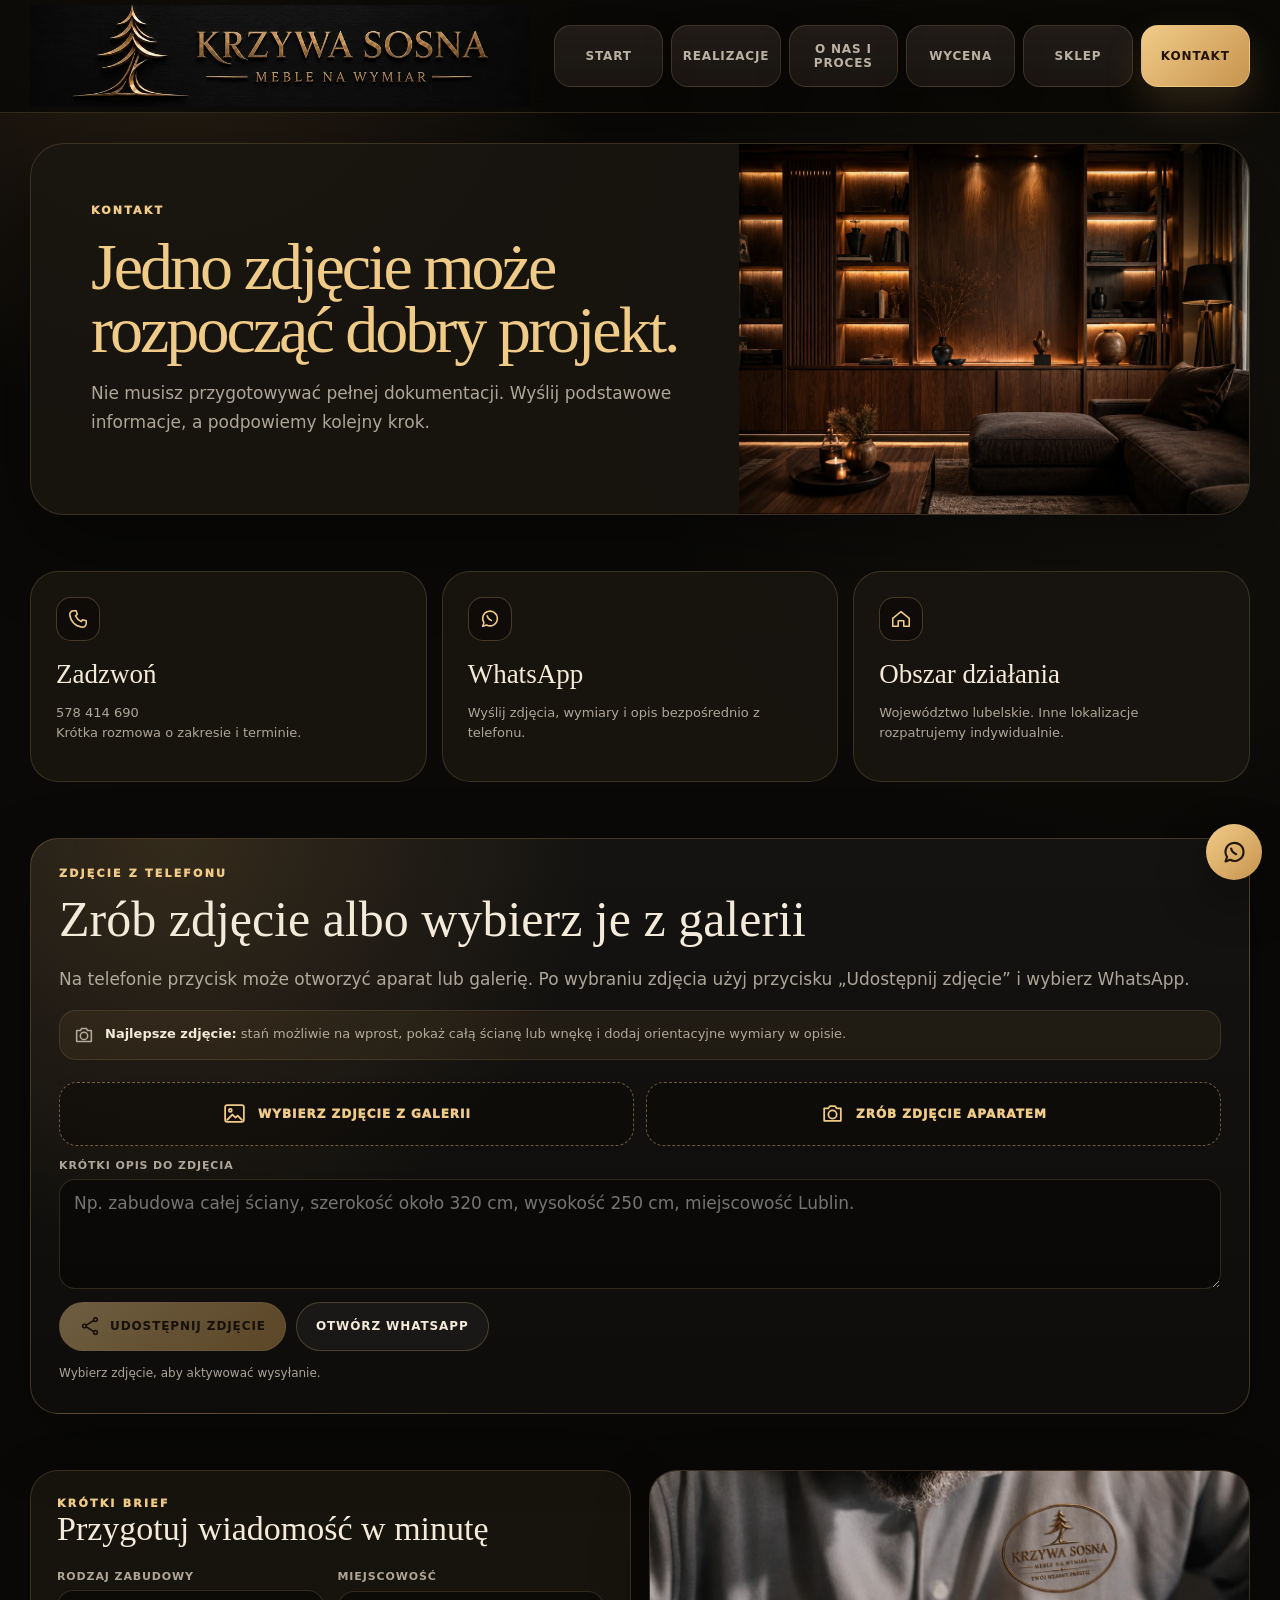
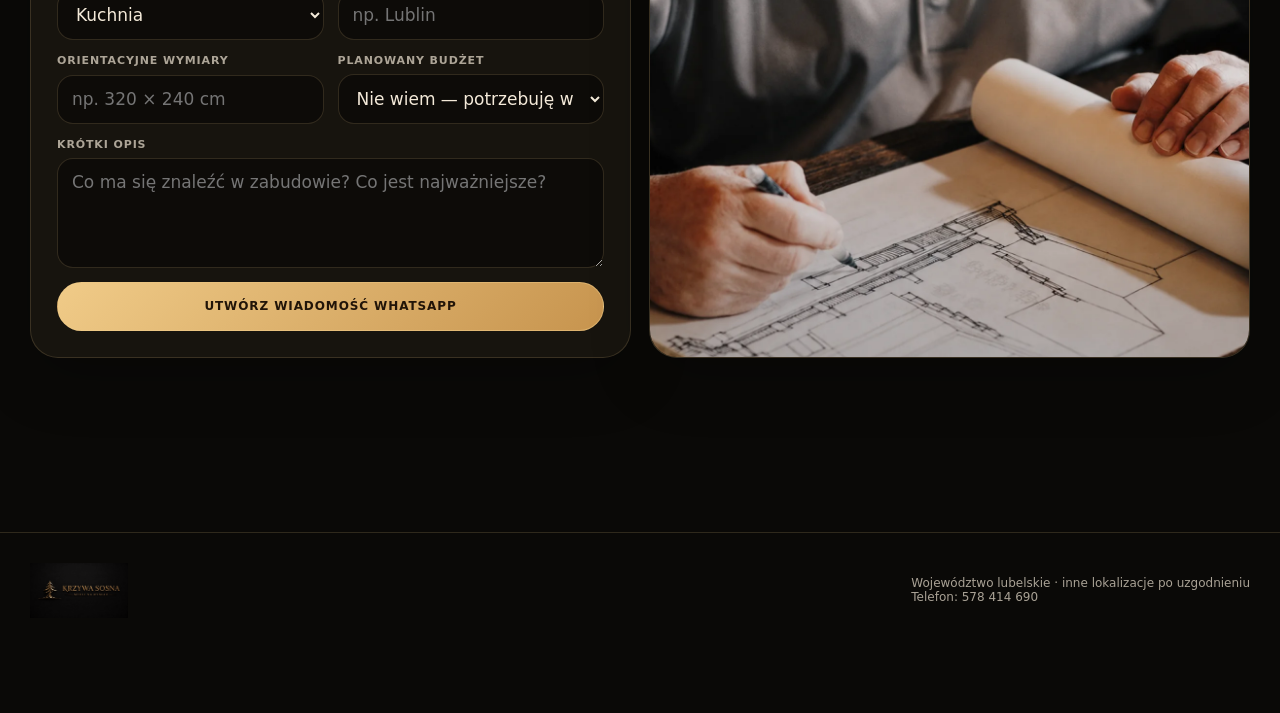
==== commit 0e4641ce: "Add files via upload" ====
--- a/kontakt.html
+++ b/kontakt.html
@@ -7,7 +7,7 @@
 <meta content="#0a0907" name="theme-color"/>
 <title>Kontakt — Krzywa Sosna</title>
 <meta content="Skontaktuj się z Krzywą Sosną i wyślij krótki brief dotyczący mebli na wymiar." name="description"/>
-<link href="assets/css/site.css?v=20260712084744617" rel="stylesheet"/>
+<link href="assets/css/site.css?v=20260712102942325" rel="stylesheet"/>
 </head>
 <body>
 <header class="topbar">
@@ -86,7 +86,7 @@
 <div data-setting-area-block="true">Województwo lubelskie · inne lokalizacje po uzgodnieniu<br/>Telefon: 578 414 690</div>
 </div>
 </footer>
-<script src="site-settings.js?v=20260712084744617"></script><script src="site-content.js?v=20260712084744617"></script><script src="assets/js/content-engine.js?v=20260712084744617"></script><script src="assets/js/site.js?v=20260712084744617"></script>
+<script src="site-settings.js?v=20260712102942325"></script><script src="site-content.js?v=20260712102942325"></script><script src="assets/js/content-engine.js?v=20260712102942325"></script><script src="assets/js/site.js?v=20260712102942325"></script>
 <nav aria-label="Menu mobilne" class="bottom-nav"><a class="" href="index.html"><svg aria-hidden="true" viewBox="0 0 24 24"><path d="M3 11.2 12 4l9 7.2v8.3a.5.5 0 0 1-.5.5H15v-6H9v6H3.5a.5.5 0 0 1-.5-.5z"></path></svg><span>Start</span></a><a class="" href="realizacje.html"><svg aria-hidden="true" viewBox="0 0 24 24"><rect height="16" rx="2" width="18" x="3" y="4"></rect><circle cx="8" cy="9" r="1.4"></circle><path d="m5 18 5-5 3 3 2-2 4 4"></path></svg><span>Realizacje</span></a><a class="" href="wycena.html"><svg aria-hidden="true" viewBox="0 0 24 24"><rect height="18" rx="2" width="14" x="5" y="3"></rect><path d="M8 7h8M8 12h2m4 0h2M8 16h2m4 0h2"></path></svg><span>Wycena</span></a><a class="" href="krzywa_sosna_sklep.html"><svg aria-hidden="true" viewBox="0 0 24 24"><path d="M4 9h16l-1 11H5zM8 9V7a4 4 0 0 1 8 0v2"></path></svg><span>Sklep</span></a><a class="active" href="kontakt.html"><svg aria-hidden="true" viewBox="0 0 24 24"><path d="M7 3h3l1.2 4-2 1.5a15 15 0 0 0 6.3 6.3l1.5-2L21 14v3c0 2-2 4-4 4C9.3 20.2 3.8 14.7 3 7c0-2 2-4 4-4z"></path></svg><span>Kontakt</span></a></nav>
 <script>
 (function () {
@@ -185,5 +185,5 @@
   });
 })();
 </script>
-</body>
+<script src="popups.js?v=20260712102942325"></script><script src="assets/js/popup-engine.js?v=20260712102942325"></script></body>
 </html>
--- a/assets/css/site.css
+++ b/assets/css/site.css
@@ -782,3 +782,22 @@
   h1 { font-size: var(--ks-font-h1-mobile); }
   .section { margin-top: var(--ks-section-mobile); }
 }
+
+
+/* Popup campaigns managed by Krzywa Sosna Manager */
+body.ks-popup-open { overflow:hidden; }
+.ks-popup-card { width:min(var(--ks-popup-width,610px),95vw); }
+.ks-popup-card > img,
+.ks-popup-image-link,
+.ks-popup-image-link img { display:block; width:100%; }
+.ks-popup-card > img,
+.ks-popup-image-link img { max-height:72vh; object-fit:contain; background:#080604; }
+.ks-popup-copy { padding:24px 26px 18px; text-align:center; }
+.ks-popup-copy h2 { margin:0 0 10px; font:500 clamp(28px,4vw,42px)/1.05 Georgia,serif; color:var(--text); }
+.ks-popup-copy p { margin:0 auto 18px; max-width:48ch; color:var(--muted); line-height:1.65; }
+.ks-popup-cta { display:inline-flex; justify-content:center; }
+@media (max-width:600px) {
+  .ks-popup-copy { padding:20px 18px 14px; }
+  .ks-popup-card > img,
+  .ks-popup-image-link img { max-height:66vh; }
+}
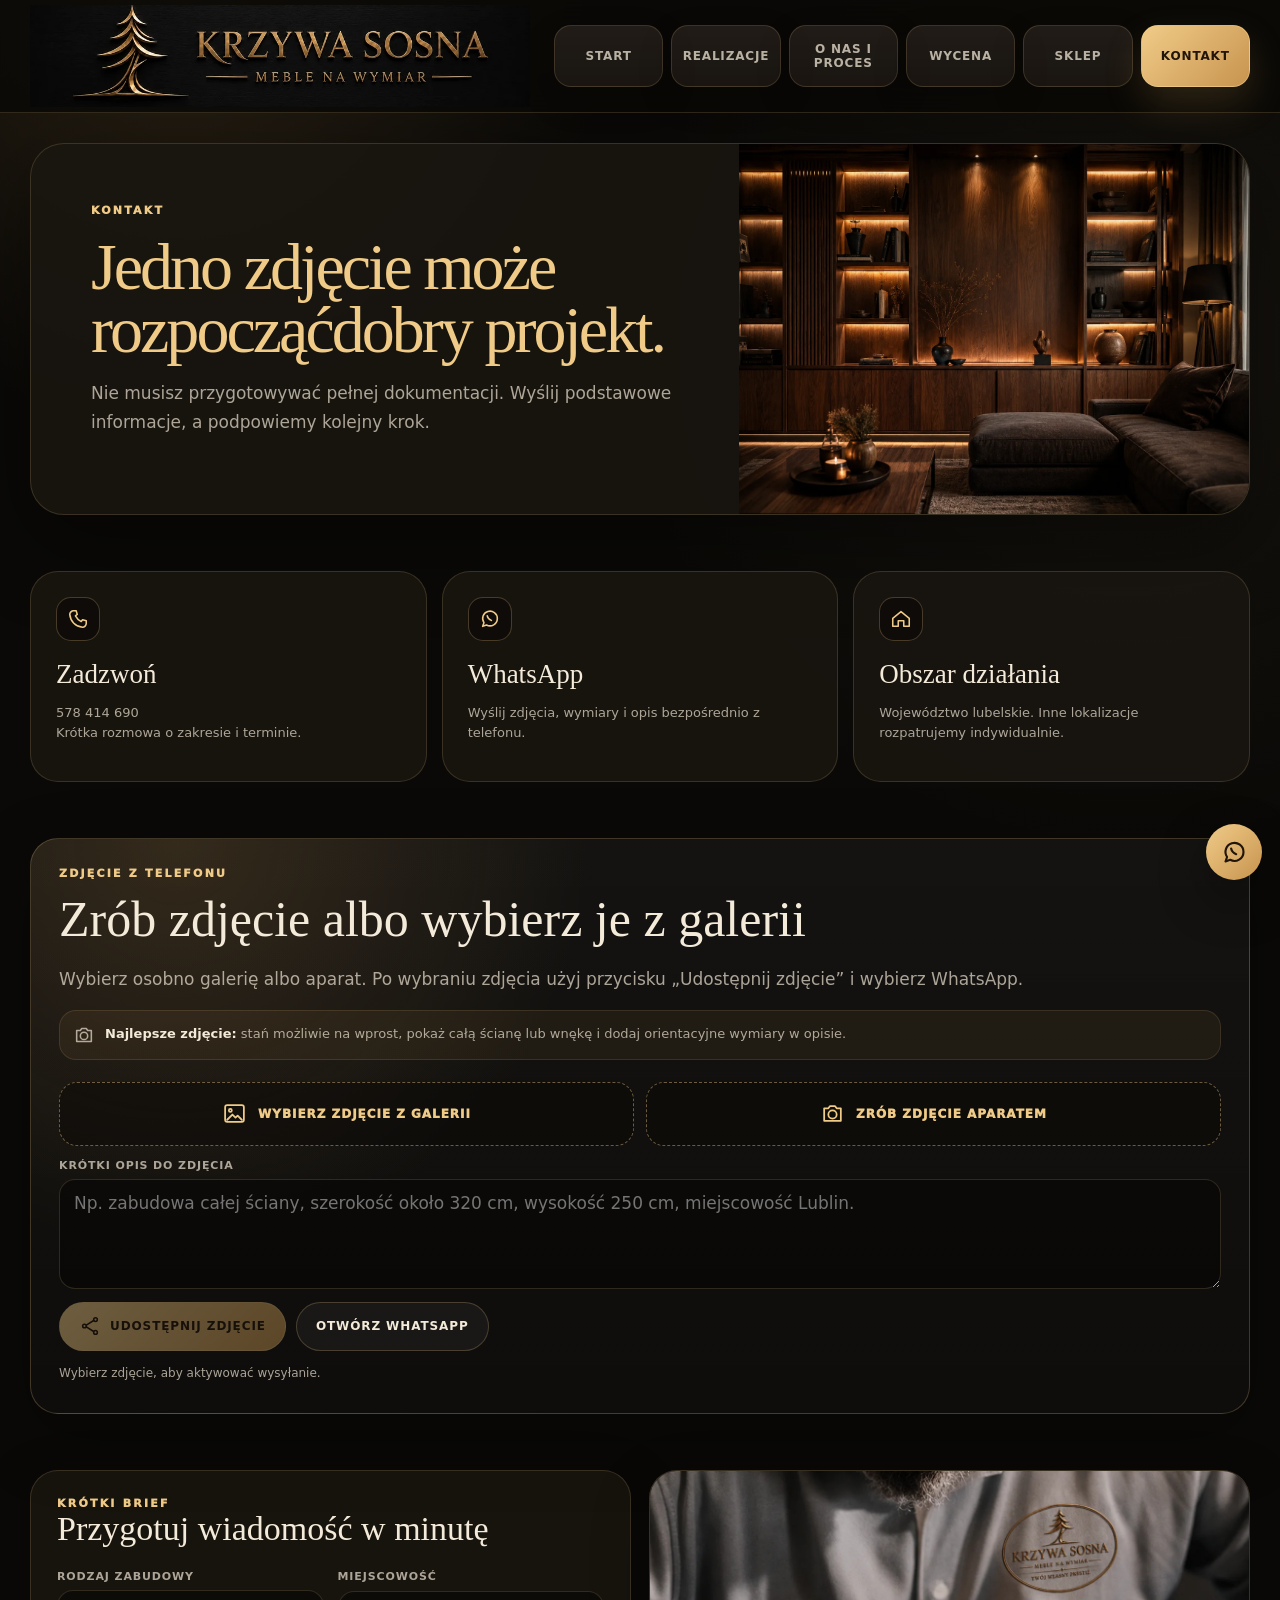
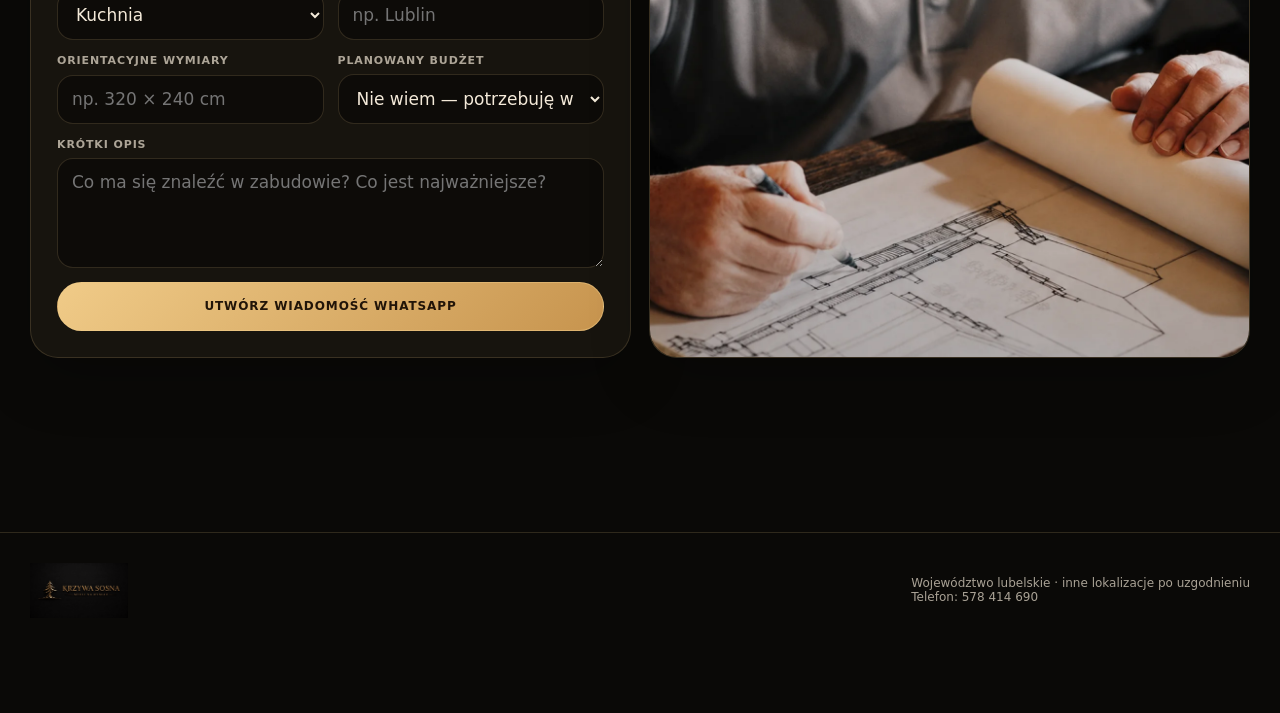
==== commit 059183aa: "Add files via upload" ====
--- a/kontakt.html
+++ b/kontakt.html
@@ -7,7 +7,7 @@
 <meta content="#0a0907" name="theme-color"/>
 <title>Kontakt — Krzywa Sosna</title>
 <meta content="Skontaktuj się z Krzywą Sosną i wyślij krótki brief dotyczący mebli na wymiar." name="description"/>
-<link href="assets/css/site.css?v=20260712102942325" rel="stylesheet"/>
+<link href="assets/css/site.css?v=20260712171852485" rel="stylesheet"/>
 </head>
 <body>
 <header class="topbar">
@@ -86,7 +86,7 @@
 <div data-setting-area-block="true">Województwo lubelskie · inne lokalizacje po uzgodnieniu<br/>Telefon: 578 414 690</div>
 </div>
 </footer>
-<script src="site-settings.js?v=20260712102942325"></script><script src="site-content.js?v=20260712102942325"></script><script src="assets/js/content-engine.js?v=20260712102942325"></script><script src="assets/js/site.js?v=20260712102942325"></script>
+<script src="site-settings.js?v=20260712171852485"></script><script src="site-content.js?v=20260712171852485"></script><script src="assets/js/content-engine.js?v=20260712171852485"></script><script src="assets/js/site.js?v=20260712171852485"></script>
 <nav aria-label="Menu mobilne" class="bottom-nav"><a class="" href="index.html"><svg aria-hidden="true" viewBox="0 0 24 24"><path d="M3 11.2 12 4l9 7.2v8.3a.5.5 0 0 1-.5.5H15v-6H9v6H3.5a.5.5 0 0 1-.5-.5z"></path></svg><span>Start</span></a><a class="" href="realizacje.html"><svg aria-hidden="true" viewBox="0 0 24 24"><rect height="16" rx="2" width="18" x="3" y="4"></rect><circle cx="8" cy="9" r="1.4"></circle><path d="m5 18 5-5 3 3 2-2 4 4"></path></svg><span>Realizacje</span></a><a class="" href="wycena.html"><svg aria-hidden="true" viewBox="0 0 24 24"><rect height="18" rx="2" width="14" x="5" y="3"></rect><path d="M8 7h8M8 12h2m4 0h2M8 16h2m4 0h2"></path></svg><span>Wycena</span></a><a class="" href="krzywa_sosna_sklep.html"><svg aria-hidden="true" viewBox="0 0 24 24"><path d="M4 9h16l-1 11H5zM8 9V7a4 4 0 0 1 8 0v2"></path></svg><span>Sklep</span></a><a class="active" href="kontakt.html"><svg aria-hidden="true" viewBox="0 0 24 24"><path d="M7 3h3l1.2 4-2 1.5a15 15 0 0 0 6.3 6.3l1.5-2L21 14v3c0 2-2 4-4 4C9.3 20.2 3.8 14.7 3 7c0-2 2-4 4-4z"></path></svg><span>Kontakt</span></a></nav>
 <script>
 (function () {
@@ -185,5 +185,5 @@
   });
 })();
 </script>
-<script src="popups.js?v=20260712102942325"></script><script src="assets/js/popup-engine.js?v=20260712102942325"></script></body>
+<script src="popups.js?v=20260712171852485"></script><script src="assets/js/popup-engine.js?v=20260712171852485"></script></body>
 </html>
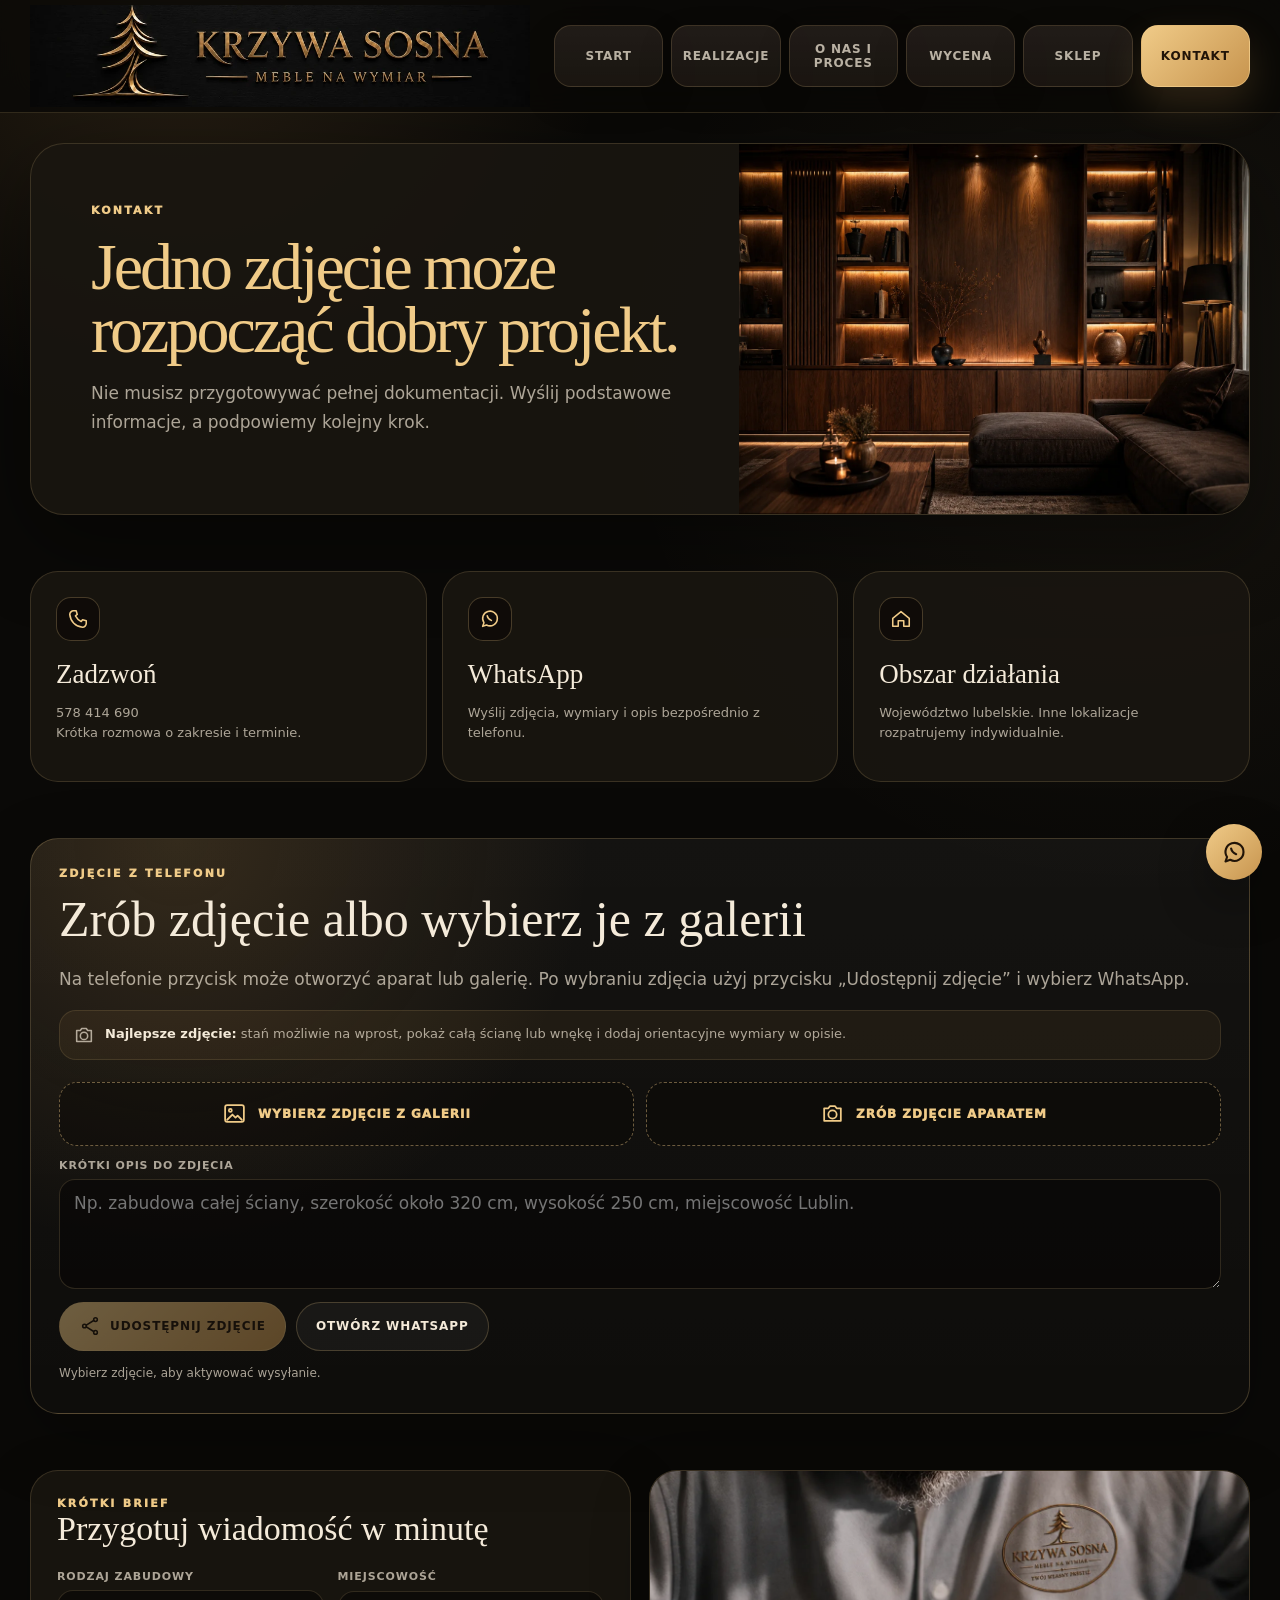
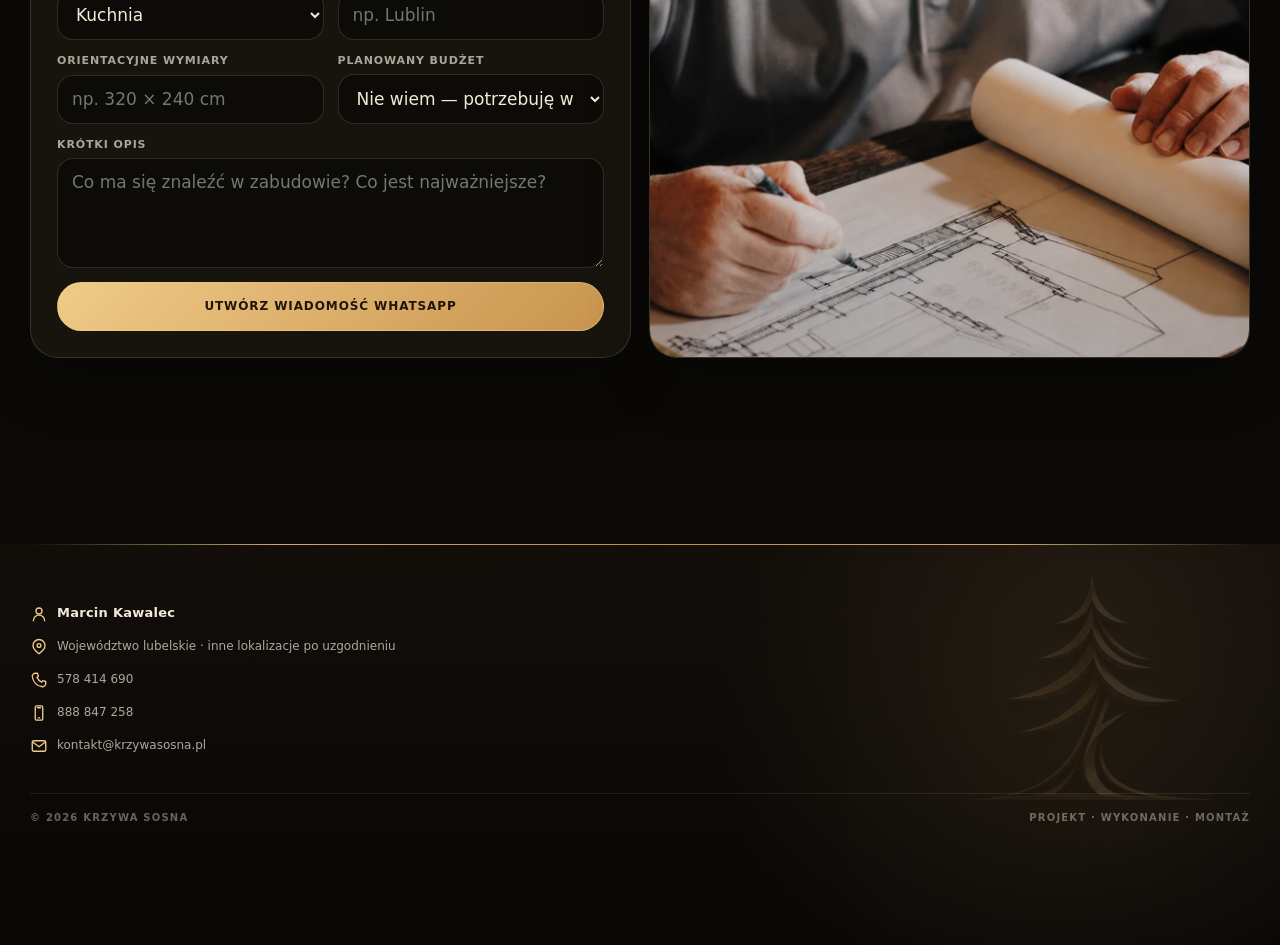
==== commit cef0645d: "Add files via upload" ====
--- a/kontakt.html
+++ b/kontakt.html
@@ -7,13 +7,13 @@
 <meta content="#0a0907" name="theme-color"/>
 <title>Kontakt — Krzywa Sosna</title>
 <meta content="Skontaktuj się z Krzywą Sosną i wyślij krótki brief dotyczący mebli na wymiar." name="description"/>
-<link href="assets/css/site.css?v=20260712171852485" rel="stylesheet"/>
+<link href="assets/css/site.css?v=20260713095516685" rel="stylesheet"/>
 </head>
 <body>
 <header class="topbar">
 <div class="shell topbar-row">
 <a aria-label="Krzywa Sosna" class="logo-link" data-content-link-key="kontakt.link.001" href="index.html">
-<img alt="Krzywa Sosna — meble na wymiar" src="assets/branding/logo-poziome.webp"/>
+<img alt="Krzywa Sosna — meble na wymiar" src="assets/branding/logo-poziome.webp" decoding="async"/>
 </a>
 <nav aria-label="Menu główne" class="desktop-nav"><a href="index.html">Start</a><a href="realizacje.html">Realizacje</a><a href="o-nas.html">O nas i proces</a><a href="wycena.html">Wycena</a><a href="krzywa_sosna_sklep.html">Sklep</a><a class="active" href="kontakt.html">Kontakt</a></nav>
 </div>
@@ -21,7 +21,7 @@
 <main class="page"><div class="shell">
 <section class="page-hero reveal">
 <div class="page-hero-copy"><div class="eyebrow"><span data-content-key="kontakt.text.001">Kontakt</span></div><h1><span data-content-key="kontakt.text.002">Jedno zdjęcie może rozpocząć</span><span><span data-content-key="kontakt.text.003">dobry projekt.</span></span></h1><p><span data-content-key="kontakt.text.004">Nie musisz przygotowywać pełnej dokumentacji. Wyślij podstawowe informacje, a podpowiemy kolejny krok.</span></p></div>
-<img alt="Wnętrze na wymiar" data-content-image-key="kontakt.image.001" src="assets/img/wnetrze.webp"/>
+<img alt="Wnętrze na wymiar" data-content-image-key="kontakt.image.001" src="assets/img/wnetrze.webp" decoding="async" loading="eager" fetchpriority="high"/>
 </section>
 <section class="section contact-cards">
 <a class="contact-card" data-content-link-key="kontakt.link.002" data-setting-link="phone" href="tel:+48578414690"><div class="action-icon"><svg aria-hidden="true" viewBox="0 0 24 24"><path d="M7 3h3l1.2 4-2 1.5a15 15 0 0 0 6.3 6.3l1.5-2L21 14v3c0 2-2 4-4 4C9.3 20.2 3.8 14.7 3 7c0-2 2-4 4-4z"></path></svg></div><h3><span data-content-key="kontakt.text.005">Zadzwoń</span></h3><p><span data-content-key="kontakt.text.006">578 414 690</span><br/><span data-content-key="kontakt.text.007">Krótka rozmowa o zakresie i terminie.</span></p></a>
@@ -46,7 +46,7 @@
 <svg aria-hidden="true" viewBox="0 0 24 24"><path d="M4 7h4l1.5-2h5L16 7h4v12H4z"></path><circle cx="12" cy="13" r="4"></circle></svg><span data-content-key="kontakt.text.040">Zrób zdjęcie aparatem</span></label>
 </div>
 <div class="photo-preview" id="photoPreview">
-<img alt="Podgląd wybranego zdjęcia" id="photoPreviewImage" src=""/>
+<img alt="Podgląd wybranego zdjęcia" id="photoPreviewImage" src="" decoding="async" loading="lazy"/>
 <div>
 <strong id="photoPreviewTitle"><span data-content-key="kontakt.text.017">Wybrane zdjęcie</span></strong>
 <span id="photoPreviewInfo"></span>
@@ -76,17 +76,25 @@
 <div class="field full"><button class="btn primary" type="submit"><span data-content-key="kontakt.text.039">Utwórz wiadomość WhatsApp</span></button></div>
 </form>
 </div>
-<div class="panel panel-image"><img alt="Planowanie projektu" data-content-image-key="kontakt.image.002" src="assets/img/plany.webp"/></div>
+<div class="panel panel-image"><img alt="Planowanie projektu" data-content-image-key="kontakt.image.002" src="assets/img/plany.webp" decoding="async" loading="lazy"/></div>
 </section>
 </div></main>
 <a aria-label="WhatsApp" class="whatsapp-float" data-content-link-key="kontakt.link.005" data-setting-link="whatsapp" href="https://wa.me/48578414690?text=Dzie%C5%84%20dobry%2C%20pisz%C4%99%20ze%20strony%20Krzywa%20Sosna." target="_blank"><svg aria-hidden="true" viewBox="0 0 24 24"><path d="M20 11.5a8 8 0 0 1-11.8 7L4 20l1.4-4A8 8 0 1 1 20 11.5z"></path><path d="M9 8.5c.5 2.5 2 4 4.5 5"></path></svg></a>
-<footer class="site-footer">
-<div class="shell footer-row">
-<img alt="Krzywa Sosna" src="assets/branding/logo-poziome.webp"/>
-<div data-setting-area-block="true">Województwo lubelskie · inne lokalizacje po uzgodnieniu<br/>Telefon: 578 414 690</div>
+<footer class="site-footer site-footer-premium footer-slogan-off" style="--ks-footer-watermark-opacity:0.12;--ks-footer-height:220px;--ks-footer-height-mobile:190px;--ks-footer-watermark-size:380px">
+<div class="footer-accent-line" aria-hidden="true"></div>
+<div class="shell footer-premium-stage">
+<img class="footer-watermark" src="assets/branding/logo-sygnet.webp" alt="" aria-hidden="true" loading="lazy" decoding="async"/>
+<div class="footer-main">
+<div data-setting-area-block="true" class="footer-contact"><span class="footer-contact-item footer-owner"><span class="footer-contact-icon" aria-hidden="true"><svg aria-hidden="true" viewBox="0 0 24 24"><circle cx="12" cy="8" r="4"></circle><path d="M4.5 21a7.5 7.5 0 0 1 15 0"></path></svg></span><span>Marcin Kawalec</span></span><span class="footer-contact-item"><span class="footer-contact-icon" aria-hidden="true"><svg aria-hidden="true" viewBox="0 0 24 24"><path d="M20 10c0 5-8 11-8 11S4 15 4 10a8 8 0 1 1 16 0z"></path><circle cx="12" cy="10" r="2.5"></circle></svg></span><span>Wojew&#243;dztwo lubelskie &#183; inne lokalizacje po uzgodnieniu</span></span><a class="footer-contact-item footer-contact-link" href="tel:+48578414690" aria-label="Telefon gł&#243;wny: 578 414 690" title="Telefon gł&#243;wny"><span class="footer-contact-icon" aria-hidden="true"><svg aria-hidden="true" viewBox="0 0 24 24"><path d="M7 3h3l1.2 4-2 1.5a15 15 0 0 0 6.3 6.3l1.5-2L21 14v3c0 2-2 4-4 4C9.3 20.2 3.8 14.7 3 7c0-2 2-4 4-4z"></path></svg></span><span>578 414 690</span></a><a class="footer-contact-item footer-contact-link" href="tel:+48888847258" aria-label="Drugi numer telefonu: 888 847 258" title="Drugi numer telefonu"><span class="footer-contact-icon" aria-hidden="true"><svg aria-hidden="true" viewBox="0 0 24 24"><rect x="7" y="2.5" width="10" height="19" rx="2"></rect><path d="M10 5h4M11 18.5h2"></path></svg></span><span>888 847 258</span></a><a class="footer-contact-item footer-contact-link" href="mailto:kontakt@krzywasosna.pl" aria-label="Adres e-mail: kontakt@krzywasosna.pl" title="Adres e-mail"><span class="footer-contact-icon" aria-hidden="true"><svg aria-hidden="true" viewBox="0 0 24 24"><rect x="3" y="5" width="18" height="14" rx="2"></rect><path d="m4 7 8 6 8-6"></path></svg></span><span>kontakt@krzywasosna.pl</span></a></div>
+</div>
+<div class="footer-slogan"><span data-setting-footer-slogan></span></div>
+<div class="footer-bottom">
+<span>© <span data-current-year>2026</span> Krzywa Sosna</span>
+<span>Projekt · wykonanie · montaż</span>
+</div>
 </div>
 </footer>
-<script src="site-settings.js?v=20260712171852485"></script><script src="site-content.js?v=20260712171852485"></script><script src="assets/js/content-engine.js?v=20260712171852485"></script><script src="assets/js/site.js?v=20260712171852485"></script>
+<script src="site-settings.js?v=20260713095516685"></script><script src="site-content.js?v=20260713095516685"></script><script src="assets/js/content-engine.js?v=20260713095516685"></script><script src="assets/js/site.js?v=20260713095516685"></script>
 <nav aria-label="Menu mobilne" class="bottom-nav"><a class="" href="index.html"><svg aria-hidden="true" viewBox="0 0 24 24"><path d="M3 11.2 12 4l9 7.2v8.3a.5.5 0 0 1-.5.5H15v-6H9v6H3.5a.5.5 0 0 1-.5-.5z"></path></svg><span>Start</span></a><a class="" href="realizacje.html"><svg aria-hidden="true" viewBox="0 0 24 24"><rect height="16" rx="2" width="18" x="3" y="4"></rect><circle cx="8" cy="9" r="1.4"></circle><path d="m5 18 5-5 3 3 2-2 4 4"></path></svg><span>Realizacje</span></a><a class="" href="wycena.html"><svg aria-hidden="true" viewBox="0 0 24 24"><rect height="18" rx="2" width="14" x="5" y="3"></rect><path d="M8 7h8M8 12h2m4 0h2M8 16h2m4 0h2"></path></svg><span>Wycena</span></a><a class="" href="krzywa_sosna_sklep.html"><svg aria-hidden="true" viewBox="0 0 24 24"><path d="M4 9h16l-1 11H5zM8 9V7a4 4 0 0 1 8 0v2"></path></svg><span>Sklep</span></a><a class="active" href="kontakt.html"><svg aria-hidden="true" viewBox="0 0 24 24"><path d="M7 3h3l1.2 4-2 1.5a15 15 0 0 0 6.3 6.3l1.5-2L21 14v3c0 2-2 4-4 4C9.3 20.2 3.8 14.7 3 7c0-2 2-4 4-4z"></path></svg><span>Kontakt</span></a></nav>
 <script>
 (function () {
@@ -185,5 +193,5 @@
   });
 })();
 </script>
-<script src="popups.js?v=20260712171852485"></script><script src="assets/js/popup-engine.js?v=20260712171852485"></script></body>
+<script src="popups.js?v=20260713095516685"></script><script src="assets/js/popup-engine.js?v=20260713095516685"></script></body>
 </html>
--- a/assets/css/site.css
+++ b/assets/css/site.css
@@ -270,6 +270,14 @@
 .site-footer { margin-top:64px; padding:30px 0 95px; border-top:1px solid var(--line); color:var(--muted); font-size:12px; }
 .footer-row { display:flex; justify-content:space-between; gap:22px; align-items:center; }
 .footer-row img { width:230px; max-height:55px; object-fit:contain; object-position:left; opacity:.9; }
+.footer-contact { display:grid; gap:7px; justify-items:end; text-align:right; line-height:1.4; }
+.footer-contact-item { display:flex; align-items:center; justify-content:flex-end; gap:9px; min-height:22px; color:var(--muted); }
+.footer-contact-icon { width:18px; height:18px; display:inline-flex; align-items:center; justify-content:center; flex:0 0 18px; color:var(--gold-2); }
+.footer-contact-icon svg { width:18px; height:18px; fill:none; stroke:currentColor; stroke-width:1.8; stroke-linecap:round; stroke-linejoin:round; }
+.footer-owner { color:var(--text); font-weight:800; letter-spacing:.02em; }
+.footer-owner .footer-contact-icon { color:var(--gold); }
+.footer-contact-link { color:var(--muted); text-decoration:none; transition:color .18s ease, transform .18s ease; }
+.footer-contact-link:hover { color:var(--gold-2); transform:translateX(-2px); }
 .reveal { opacity:0; transform:translateY(14px); transition:.55s ease; }
 .reveal.visible { opacity:1; transform:none; }
 
@@ -331,6 +339,9 @@
   .bottom-nav svg { width:21px; height:21px; }
   .site-footer { padding-bottom:92px; }
   .footer-row { align-items:flex-start; flex-direction:column; }
+  .footer-contact { justify-items:start; text-align:left; }
+  .footer-contact-item { justify-content:flex-start; }
+  .footer-contact-link:hover { transform:translateX(2px); }
 }
 
 
@@ -801,3 +812,604 @@
   .ks-popup-card > img,
   .ks-popup-image-link img { max-height:66vh; }
 }
+
+/* Własne banery dodawane z Krzywa Sosna Manager */
+.ks-custom-banner {
+  width: 100%;
+  margin: clamp(22px, 4vw, 54px) 0;
+  overflow: hidden;
+  border: 1px solid rgba(240, 201, 131, .20);
+  border-radius: var(--ks-card-radius, 28px);
+  background: #0b0907;
+  box-shadow: 0 22px 60px rgba(0, 0, 0, .22);
+}
+.ks-custom-banner img {
+  display: block;
+  width: 100%;
+  max-height: 560px;
+  object-fit: cover;
+  filter: brightness(var(--ks-image-brightness, 100%));
+}
+.ks-custom-banner-link {
+  display: block;
+  text-decoration: none;
+}
+@media (max-width: 760px) {
+  .ks-custom-banner {
+    margin: 24px 0;
+  }
+  .ks-custom-banner img {
+    max-height: 390px;
+  }
+}
+
+
+/* ===== STOPKA PREMIUM — SYGNET W TLE v3.3.12 ===== */
+.site-footer.site-footer-premium {
+  position:relative;
+  isolation:isolate;
+  overflow:hidden;
+  margin-top:76px;
+  padding:0 0 96px;
+  border-top:0;
+  color:var(--muted);
+  background:
+    radial-gradient(circle at 83% 42%, rgba(199,148,78,.105), transparent 32%),
+    linear-gradient(180deg, rgba(18,14,10,.98), rgba(8,7,6,1));
+}
+.footer-accent-line {
+  width:min(calc(100% - 32px), var(--ks-content-width));
+  height:1px;
+  margin:0 auto;
+  background:linear-gradient(90deg, transparent, rgba(240,203,136,.82) 20%, rgba(199,148,78,.95) 50%, rgba(240,203,136,.82) 80%, transparent);
+  box-shadow:0 0 22px rgba(199,148,78,.22);
+}
+.site-footer.footer-line-off .footer-accent-line { display:none; }
+.footer-premium-stage {
+  position:relative;
+  min-height:var(--ks-footer-height, 350px);
+  padding-top:54px;
+  padding-bottom:26px;
+}
+.footer-main {
+  position:relative;
+  z-index:2;
+  display:grid;
+  grid-template-columns:minmax(280px, 560px);
+  gap:0;
+  align-items:start;
+  width:min(62%, 620px);
+}
+
+.site-footer-premium .footer-contact {
+  display:grid;
+  gap:9px;
+  justify-items:start;
+  text-align:left;
+  line-height:1.45;
+  padding-top:3px;
+}
+.site-footer-premium .footer-contact-item {
+  justify-content:flex-start;
+  min-height:24px;
+  color:rgba(244,234,217,.70);
+}
+.site-footer-premium .footer-contact-icon { color:var(--gold-2); }
+.site-footer-premium .footer-owner { color:var(--text); font-size:13px; }
+.site-footer-premium .footer-contact-link:hover { color:var(--gold-2); transform:translateX(3px); }
+.footer-watermark {
+  position:absolute;
+  z-index:0;
+  top:50%;
+  right:-32px;
+  width:var(--ks-footer-watermark-size, 510px);
+  max-width:75vw;
+  max-height:none;
+  object-fit:contain;
+  opacity:var(--ks-footer-watermark-opacity, .12);
+  mix-blend-mode:screen;
+  filter:sepia(.25) saturate(1.2) drop-shadow(0 0 34px rgba(199,148,78,.08));
+  transform:translateY(-50%);
+  pointer-events:none;
+  user-select:none;
+}
+.site-footer.footer-watermark-off .footer-watermark { display:none; }
+.site-footer.footer-slogan-off .footer-slogan { display:none; }
+.footer-slogan {
+  position:relative;
+  z-index:2;
+  margin-top:48px;
+  text-align:center;
+  color:var(--gold-2);
+  font-family:Georgia, 'Times New Roman', serif;
+  font-size:clamp(22px, 2.4vw, 34px);
+  font-style:italic;
+  letter-spacing:.045em;
+  text-shadow:0 0 26px rgba(199,148,78,.12);
+}
+.footer-slogan::before, .footer-slogan::after {
+  content:'';
+  display:inline-block;
+  width:clamp(38px, 7vw, 100px);
+  height:1px;
+  margin:0 18px 7px;
+  background:linear-gradient(90deg, transparent, rgba(199,148,78,.58));
+}
+.footer-slogan::after { transform:scaleX(-1); }
+.footer-bottom {
+  position:relative;
+  z-index:2;
+  display:flex;
+  justify-content:space-between;
+  gap:20px;
+  margin-top:35px;
+  padding-top:18px;
+  border-top:1px solid rgba(240,203,136,.11);
+  color:rgba(244,234,217,.40);
+  font-size:10px;
+  font-weight:700;
+  letter-spacing:.12em;
+  text-transform:uppercase;
+}
+@media (max-width: 900px) {
+  .footer-premium-stage { min-height:var(--ks-footer-height, 350px); padding-top:44px; }
+  .footer-main { width:min(82%, 650px); grid-template-columns:1fr; gap:0; }
+  .footer-watermark { right:-100px; width:var(--ks-footer-watermark-size, 510px); max-width:82vw; opacity:min(var(--ks-footer-watermark-opacity, .12), .09); }
+}
+@media (max-width: 760px) {
+  .site-footer.site-footer-premium { margin-top:54px; padding-bottom:92px; }
+  .footer-accent-line { width:calc(100% - 22px); }
+  .footer-premium-stage { min-height:var(--ks-footer-height-mobile, 252px); padding-top:38px; padding-bottom:22px; }
+  .footer-main { width:100%; gap:0; }
+  .footer-watermark { top:46%; right:-126px; width:var(--ks-footer-watermark-size, 510px); max-width:92vw; opacity:min(var(--ks-footer-watermark-opacity, .12), .07); }
+  .footer-slogan { margin-top:38px; font-size:24px; }
+  .footer-slogan::before, .footer-slogan::after { width:28px; margin:0 10px 6px; }
+  .footer-bottom { align-items:flex-start; flex-direction:column; gap:8px; margin-top:28px; }
+}
+@media (max-width: 430px) {
+  .footer-watermark { right:-160px; width:var(--ks-footer-watermark-size, 510px); max-width:104vw; }
+  .footer-slogan::before, .footer-slogan::after { display:none; }
+}
+
+/* ===== REALIZACJE WOW v3.3.13 ===== */
+body.realization-modal-open { overflow:hidden; }
+.realization-portfolio-section { position:relative; }
+.realization-section-head {
+  display:grid;
+  grid-template-columns:minmax(0,1fr) minmax(280px,520px);
+  align-items:end;
+  gap:36px;
+  margin-bottom:22px;
+}
+.realization-section-head h2 {
+  margin-top:8px;
+  font-size:clamp(36px,5vw,58px);
+  letter-spacing:-.035em;
+}
+.realization-section-head p {
+  margin:0;
+  color:var(--muted);
+  line-height:1.75;
+}
+.realization-filter-row {
+  display:flex;
+  gap:9px;
+  overflow-x:auto;
+  padding:2px 2px 16px;
+  scrollbar-width:thin;
+}
+.realization-filter {
+  flex:0 0 auto;
+  min-height:43px;
+  padding:0 17px;
+  border:1px solid var(--line);
+  border-radius:999px;
+  background:rgba(255,255,255,.025);
+  color:var(--muted);
+  font-size:10px;
+  font-weight:900;
+  letter-spacing:.105em;
+  text-transform:uppercase;
+  cursor:pointer;
+  transition:transform .2s ease,border-color .2s ease,color .2s ease,background .2s ease;
+}
+.realization-filter:hover { transform:translateY(-1px); border-color:rgba(240,203,136,.35); color:var(--text); }
+.realization-filter.active {
+  color:#211408;
+  border-color:transparent;
+  background:linear-gradient(135deg,var(--gold-2),var(--gold));
+  box-shadow:0 12px 30px rgba(199,148,78,.18);
+}
+.realization-wow-grid {
+  display:grid;
+  grid-template-columns:repeat(12,minmax(0,1fr));
+  grid-auto-flow:dense;
+  gap:18px;
+}
+.realization-wow-card {
+  grid-column:span 4;
+  min-height:440px;
+  border:1px solid var(--line);
+  border-radius:30px;
+  background:var(--panel);
+  overflow:hidden;
+  cursor:pointer;
+  box-shadow:0 24px 70px rgba(0,0,0,.25);
+  outline:none;
+  transition:transform .35s ease,border-color .35s ease,box-shadow .35s ease;
+}
+.realization-wow-card.is-featured { grid-column:span 8; min-height:560px; }
+.realization-wow-card:hover,
+.realization-wow-card:focus-visible {
+  transform:translateY(-6px);
+  border-color:rgba(240,203,136,.36);
+  box-shadow:0 34px 90px rgba(0,0,0,.42),0 0 0 1px rgba(240,203,136,.08);
+}
+.realization-card-visual { position:relative; width:100%; height:100%; min-height:inherit; overflow:hidden; background:radial-gradient(circle at 30% 20%,rgba(199,148,78,.16),transparent 38%),#15110d; }
+.realization-card-visual.no-image::before {
+  content:'KRZYWA SOSNA';
+  position:absolute;
+  inset:0;
+  display:grid;
+  place-items:center;
+  color:rgba(240,203,136,.22);
+  font-family:Georgia,serif;
+  letter-spacing:.18em;
+}
+.realization-card-visual > img {
+  position:absolute;
+  inset:0;
+  width:100%;
+  height:100%;
+  object-fit:cover;
+  transition:transform .7s cubic-bezier(.2,.7,.2,1),filter .35s ease;
+}
+.realization-wow-card:hover .realization-card-visual > img,
+.realization-wow-card:focus-visible .realization-card-visual > img { transform:scale(1.055); filter:brightness(1.04); }
+.realization-card-visual::after {
+  content:'';
+  position:absolute;
+  inset:0;
+  background:
+    linear-gradient(180deg,rgba(6,5,4,.08),rgba(6,5,4,.10) 34%,rgba(6,5,4,.92) 100%),
+    linear-gradient(90deg,rgba(6,5,4,.24),transparent 55%);
+}
+.realization-card-top {
+  position:absolute;
+  z-index:2;
+  top:18px;
+  left:18px;
+  right:18px;
+  display:flex;
+  justify-content:space-between;
+  align-items:flex-start;
+  gap:10px;
+}
+.realization-card-badge,
+.realization-photo-count {
+  display:inline-flex;
+  align-items:center;
+  min-height:31px;
+  padding:0 11px;
+  border:1px solid rgba(240,203,136,.24);
+  border-radius:999px;
+  background:rgba(9,7,5,.70);
+  backdrop-filter:blur(12px);
+  color:var(--gold-2);
+  font-size:9px;
+  font-weight:900;
+  letter-spacing:.10em;
+  text-transform:uppercase;
+}
+.realization-photo-count { margin-left:auto; color:rgba(244,234,217,.86); }
+.realization-photo-count::before { content:'▧'; margin-right:6px; color:var(--gold-2); font-size:12px; }
+.realization-card-overlay {
+  position:absolute;
+  z-index:2;
+  left:clamp(22px,3vw,34px);
+  right:clamp(22px,3vw,34px);
+  bottom:clamp(22px,3vw,32px);
+}
+.realization-card-category {
+  color:var(--gold-2);
+  font-size:10px;
+  font-weight:900;
+  letter-spacing:.18em;
+  text-transform:uppercase;
+}
+.realization-card-overlay h3 {
+  max-width:760px;
+  margin-top:9px;
+  font-size:clamp(27px,3vw,43px);
+  line-height:1.08;
+  letter-spacing:-.025em;
+}
+.realization-wow-card:not(.is-featured) .realization-card-overlay h3 { font-size:clamp(26px,2.4vw,34px); }
+.realization-card-overlay p {
+  max-width:660px;
+  margin:10px 0 0;
+  color:rgba(244,234,217,.72);
+  font-size:13px;
+  line-height:1.6;
+}
+.realization-card-action {
+  display:flex;
+  align-items:center;
+  justify-content:space-between;
+  gap:14px;
+  margin-top:18px;
+  padding-top:15px;
+  border-top:1px solid rgba(240,203,136,.15);
+  color:var(--gold-2);
+  font-size:10px;
+  font-weight:900;
+  letter-spacing:.12em;
+  text-transform:uppercase;
+}
+.realization-card-arrow {
+  width:36px;
+  height:36px;
+  display:grid;
+  place-items:center;
+  border:1px solid rgba(240,203,136,.24);
+  border-radius:50%;
+  font-size:17px;
+  transition:transform .25s ease,background .25s ease;
+}
+.realization-wow-card:hover .realization-card-arrow { transform:rotate(45deg); background:rgba(240,203,136,.10); }
+.realization-empty {
+  padding:60px 26px;
+  border:1px dashed rgba(240,203,136,.25);
+  border-radius:30px;
+  text-align:center;
+  background:rgba(255,255,255,.018);
+}
+.realization-empty h3 { margin-top:9px; font-size:32px; }
+.realization-empty p { color:var(--muted); }
+
+.realization-modal {
+  position:fixed;
+  inset:0;
+  z-index:190;
+  display:none;
+  align-items:center;
+  justify-content:center;
+  padding:18px;
+}
+.realization-modal.open { display:flex; }
+.realization-modal-bg {
+  position:absolute;
+  inset:0;
+  background:rgba(3,2,2,.90);
+  backdrop-filter:blur(16px);
+  animation:realizationFade .25s ease both;
+}
+.realization-modal-card {
+  position:relative;
+  z-index:2;
+  width:min(1320px,97vw);
+  height:min(850px,94vh);
+  display:grid;
+  grid-template-columns:minmax(0,1.42fr) minmax(360px,.58fr);
+  overflow:hidden;
+  border:1px solid rgba(240,203,136,.30);
+  border-radius:34px;
+  background:#110e0b;
+  box-shadow:0 50px 160px rgba(0,0,0,.78);
+  animation:realizationLift .36s cubic-bezier(.2,.8,.2,1) both;
+}
+.realization-modal-close {
+  position:absolute;
+  z-index:6;
+  top:16px;
+  right:16px;
+  width:48px;
+  height:48px;
+  display:grid;
+  place-items:center;
+  border:1px solid rgba(240,203,136,.25);
+  border-radius:50%;
+  background:rgba(8,6,4,.78);
+  color:var(--text);
+  font-size:28px;
+  cursor:pointer;
+  backdrop-filter:blur(10px);
+}
+.realization-gallery-panel {
+  min-width:0;
+  display:grid;
+  grid-template-rows:minmax(0,1fr) auto;
+  background:#080706;
+}
+.realization-stage { position:relative; min-height:0; overflow:hidden; display:grid; place-items:center; }
+.realization-stage::after {
+  content:'';
+  position:absolute;
+  inset:0;
+  pointer-events:none;
+  box-shadow:inset 0 0 90px rgba(0,0,0,.22);
+}
+.realization-stage > img {
+  width:100%;
+  height:100%;
+  object-fit:contain;
+  opacity:.55;
+  transform:scale(.995);
+  transition:opacity .24s ease,transform .35s ease;
+}
+.realization-stage > img.image-ready { opacity:1; transform:scale(1); }
+.realization-gallery-arrow {
+  position:absolute;
+  z-index:3;
+  top:50%;
+  width:50px;
+  height:50px;
+  display:grid;
+  place-items:center;
+  border:1px solid rgba(240,203,136,.24);
+  border-radius:50%;
+  background:rgba(8,6,4,.66);
+  color:var(--text);
+  font-size:34px;
+  line-height:1;
+  cursor:pointer;
+  transform:translateY(-50%);
+  backdrop-filter:blur(10px);
+  transition:background .2s ease,transform .2s ease;
+}
+.realization-gallery-arrow:hover { background:rgba(199,148,78,.72); color:#1a1108; transform:translateY(-50%) scale(1.06); }
+.realization-gallery-arrow.prev { left:18px; }
+.realization-gallery-arrow.next { right:18px; }
+.realization-image-counter {
+  position:absolute;
+  z-index:3;
+  right:18px;
+  bottom:18px;
+  min-width:58px;
+  padding:8px 12px;
+  border:1px solid rgba(240,203,136,.20);
+  border-radius:999px;
+  background:rgba(8,6,4,.70);
+  color:rgba(244,234,217,.88);
+  font-size:11px;
+  font-weight:800;
+  text-align:center;
+  backdrop-filter:blur(10px);
+}
+.realization-thumbs {
+  display:flex;
+  gap:10px;
+  overflow-x:auto;
+  min-height:104px;
+  padding:12px 14px 14px;
+  border-top:1px solid rgba(240,203,136,.10);
+  scrollbar-width:thin;
+}
+.realization-thumb {
+  flex:0 0 118px;
+  height:76px;
+  padding:0;
+  overflow:hidden;
+  border:1px solid transparent;
+  border-radius:13px;
+  background:#17120d;
+  opacity:.58;
+  cursor:pointer;
+  transition:opacity .2s ease,border-color .2s ease,transform .2s ease;
+}
+.realization-thumb:hover { opacity:.86; transform:translateY(-2px); }
+.realization-thumb.active { opacity:1; border-color:var(--gold-2); box-shadow:0 0 0 2px rgba(199,148,78,.14); }
+.realization-thumb img { width:100%; height:100%; object-fit:cover; }
+.realization-story-panel {
+  min-width:0;
+  border-left:1px solid rgba(240,203,136,.13);
+  background:
+    radial-gradient(circle at 100% 0%,rgba(199,148,78,.16),transparent 32%),
+    linear-gradient(180deg,#1a1510,#100d0a);
+}
+.realization-story-scroll {
+  height:100%;
+  overflow-y:auto;
+  display:flex;
+  flex-direction:column;
+  padding:clamp(42px,5vw,72px) clamp(30px,4vw,54px) 38px;
+}
+.realization-story-panel h2 {
+  margin-top:10px;
+  font-size:clamp(37px,4vw,54px);
+  line-height:1.04;
+  letter-spacing:-.035em;
+}
+.realization-lead {
+  margin:18px 0 0;
+  color:var(--muted);
+  line-height:1.78;
+  font-size:14px;
+  white-space:pre-line;
+}
+.realization-facts { display:grid; gap:10px; margin-top:28px; }
+.realization-fact {
+  display:grid;
+  grid-template-columns:42px minmax(0,1fr);
+  gap:12px;
+  align-items:start;
+  padding:14px;
+  border:1px solid rgba(240,203,136,.12);
+  border-radius:17px;
+  background:rgba(255,255,255,.025);
+}
+.realization-fact-icon {
+  width:42px;
+  height:42px;
+  display:grid;
+  place-items:center;
+  border:1px solid rgba(240,203,136,.20);
+  border-radius:13px;
+  color:var(--gold-2);
+  font-size:17px;
+}
+.realization-fact small {
+  display:block;
+  color:rgba(244,234,217,.42);
+  font-size:9px;
+  font-weight:900;
+  letter-spacing:.13em;
+  text-transform:uppercase;
+}
+.realization-fact strong {
+  display:block;
+  margin-top:5px;
+  color:rgba(244,234,217,.90);
+  font-size:13px;
+  line-height:1.55;
+  white-space:pre-line;
+}
+.realization-cta { margin-top:auto; align-self:flex-start; }
+@keyframes realizationFade { from { opacity:0; } to { opacity:1; } }
+@keyframes realizationLift { from { opacity:0; transform:translateY(18px) scale(.985); } to { opacity:1; transform:none; } }
+
+@media (max-width:1100px) {
+  .realization-wow-card { grid-column:span 6; }
+  .realization-wow-card.is-featured { grid-column:span 12; min-height:520px; }
+  .realization-modal-card { grid-template-columns:minmax(0,1.2fr) minmax(330px,.8fr); }
+}
+@media (max-width:900px) {
+  .realization-section-head { grid-template-columns:1fr; gap:14px; }
+  .realization-modal { padding:8px; }
+  .realization-modal-card {
+    width:98vw;
+    height:96vh;
+    grid-template-columns:1fr;
+    grid-template-rows:minmax(48vh,1.1fr) minmax(0,.9fr);
+    border-radius:25px;
+  }
+  .realization-story-panel { border-left:0; border-top:1px solid rgba(240,203,136,.13); }
+  .realization-story-scroll { padding:32px 26px 28px; }
+  .realization-cta { margin-top:26px; }
+}
+@media (max-width:680px) {
+  .realization-wow-grid { gap:14px; }
+  .realization-wow-card,
+  .realization-wow-card.is-featured { grid-column:span 12; min-height:430px; }
+  .realization-card-overlay h3,
+  .realization-wow-card:not(.is-featured) .realization-card-overlay h3 { font-size:30px; }
+  .realization-card-overlay p { font-size:12px; }
+  .realization-card-badge { max-width:60%; white-space:nowrap; overflow:hidden; text-overflow:ellipsis; }
+  .realization-modal-card { grid-template-rows:minmax(43vh,1fr) minmax(0,1fr); }
+  .realization-thumbs { min-height:88px; padding:9px 10px 11px; }
+  .realization-thumb { flex-basis:92px; height:61px; }
+  .realization-gallery-arrow { width:44px; height:44px; }
+  .realization-gallery-arrow.prev { left:10px; }
+  .realization-gallery-arrow.next { right:10px; }
+  .realization-image-counter { right:10px; bottom:10px; }
+  .realization-story-panel h2 { font-size:37px; }
+}
+@media (prefers-reduced-motion:reduce) {
+  .realization-wow-card,
+  .realization-card-visual > img,
+  .realization-stage > img,
+  .realization-modal-bg,
+  .realization-modal-card { transition:none; animation:none; }
+}
+.realization-gallery-arrow[hidden],
+.realization-thumbs[hidden] { display:none !important; }
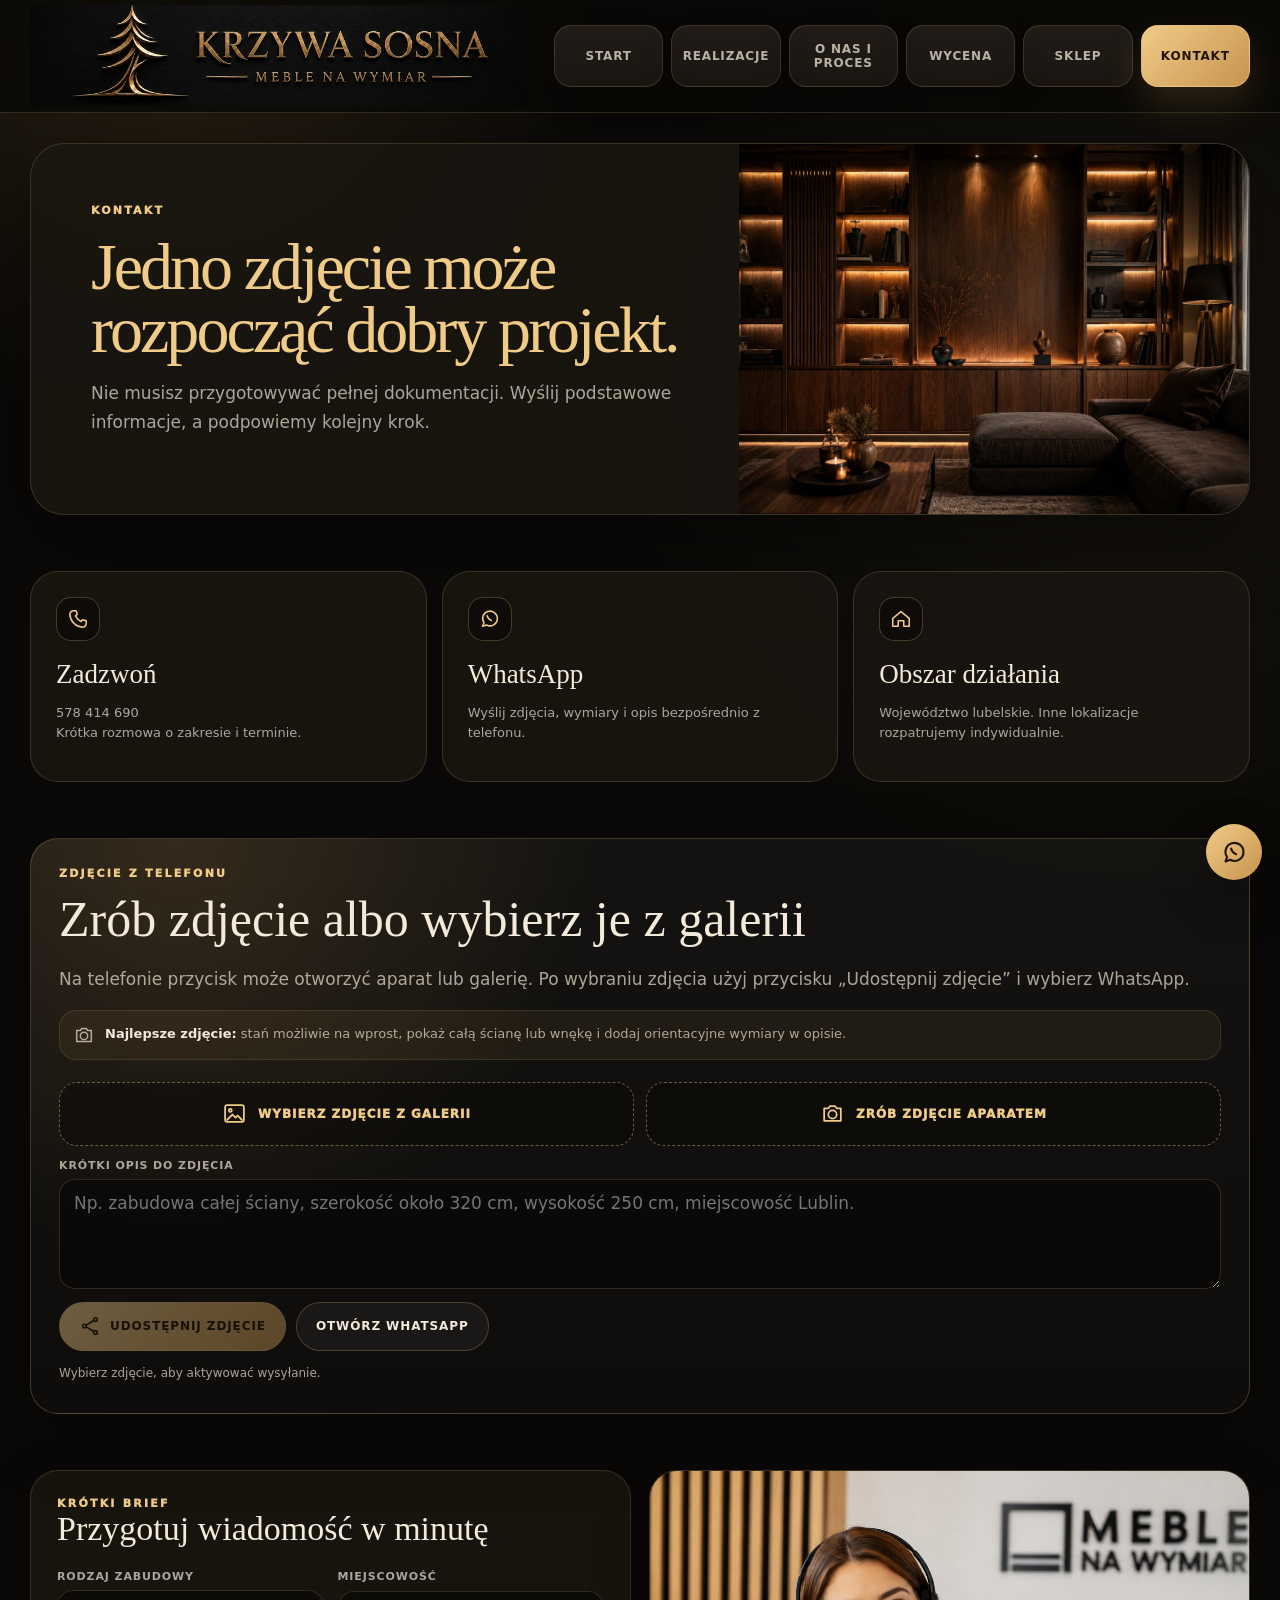
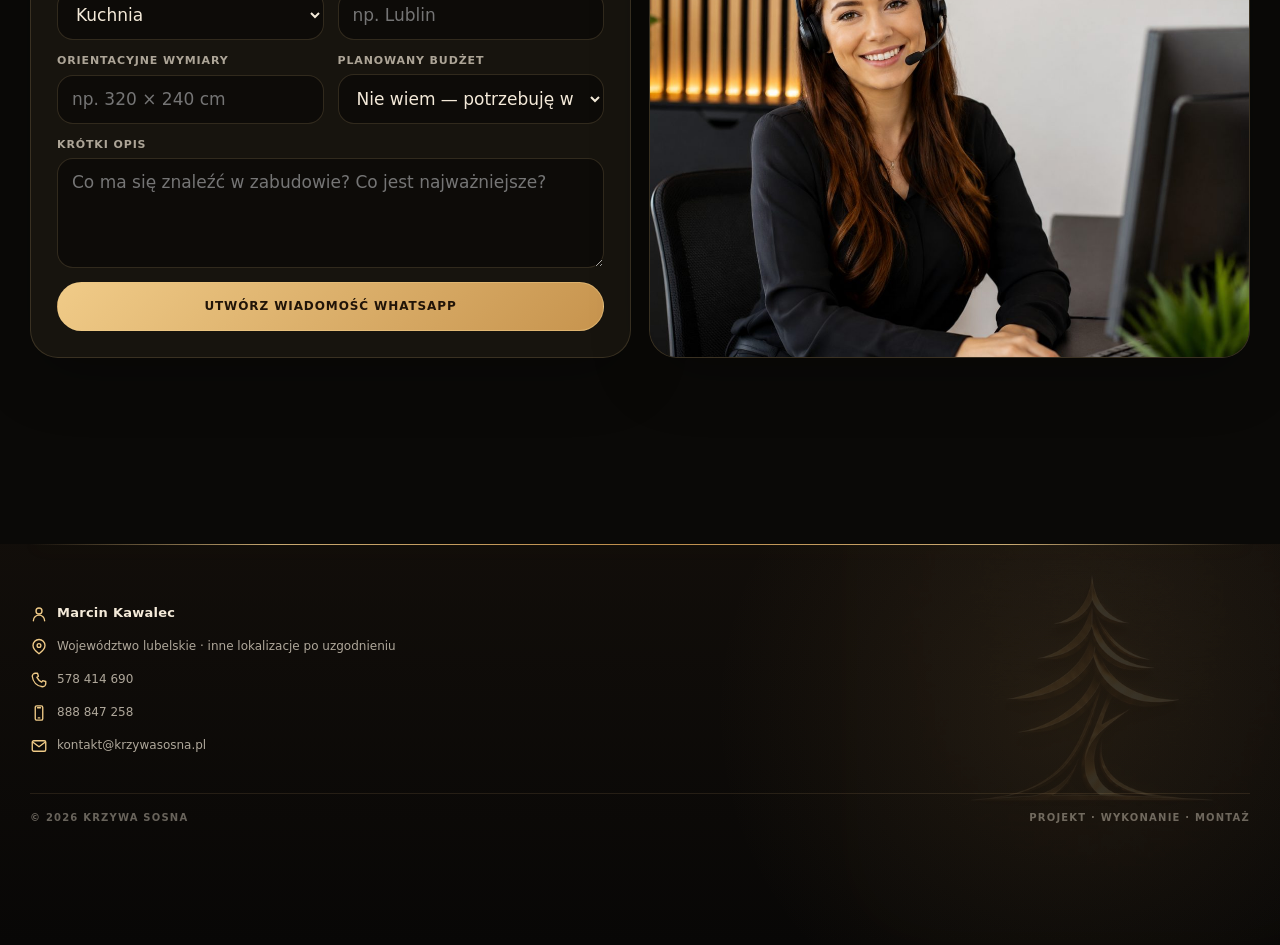
==== commit de4dee9a: "Add files via upload" ====
--- a/kontakt.html
+++ b/kontakt.html
@@ -2,12 +2,22 @@
 
 <html lang="pl">
 <head>
+  <!-- Google tag (gtag.js) -->
+  <script async src="https://www.googletagmanager.com/gtag/js?id=G-L148J2G3ZS"></script>
+  <script>
+    window.dataLayer = window.dataLayer || [];
+    function gtag(){dataLayer.push(arguments);}
+    gtag('js', new Date());
+
+    gtag('config', 'G-L148J2G3ZS');
+  </script>
+
 <meta charset="utf-8"/>
 <meta content="width=device-width, initial-scale=1" name="viewport"/>
 <meta content="#0a0907" name="theme-color"/>
 <title>Kontakt — Krzywa Sosna</title>
 <meta content="Skontaktuj się z Krzywą Sosną i wyślij krótki brief dotyczący mebli na wymiar." name="description"/>
-<link href="assets/css/site.css?v=20260713095516685" rel="stylesheet"/>
+<link href="assets/css/site.css?v=20260713161650329" rel="stylesheet"/>
 </head>
 <body>
 <header class="topbar">
@@ -94,7 +104,7 @@
 </div>
 </div>
 </footer>
-<script src="site-settings.js?v=20260713095516685"></script><script src="site-content.js?v=20260713095516685"></script><script src="assets/js/content-engine.js?v=20260713095516685"></script><script src="assets/js/site.js?v=20260713095516685"></script>
+<script src="site-settings.js?v=20260713161650329"></script><script src="site-content.js?v=20260713161650329"></script><script src="assets/js/content-engine.js?v=20260713161650329"></script><script src="assets/js/site.js?v=20260713161650329"></script>
 <nav aria-label="Menu mobilne" class="bottom-nav"><a class="" href="index.html"><svg aria-hidden="true" viewBox="0 0 24 24"><path d="M3 11.2 12 4l9 7.2v8.3a.5.5 0 0 1-.5.5H15v-6H9v6H3.5a.5.5 0 0 1-.5-.5z"></path></svg><span>Start</span></a><a class="" href="realizacje.html"><svg aria-hidden="true" viewBox="0 0 24 24"><rect height="16" rx="2" width="18" x="3" y="4"></rect><circle cx="8" cy="9" r="1.4"></circle><path d="m5 18 5-5 3 3 2-2 4 4"></path></svg><span>Realizacje</span></a><a class="" href="wycena.html"><svg aria-hidden="true" viewBox="0 0 24 24"><rect height="18" rx="2" width="14" x="5" y="3"></rect><path d="M8 7h8M8 12h2m4 0h2M8 16h2m4 0h2"></path></svg><span>Wycena</span></a><a class="" href="krzywa_sosna_sklep.html"><svg aria-hidden="true" viewBox="0 0 24 24"><path d="M4 9h16l-1 11H5zM8 9V7a4 4 0 0 1 8 0v2"></path></svg><span>Sklep</span></a><a class="active" href="kontakt.html"><svg aria-hidden="true" viewBox="0 0 24 24"><path d="M7 3h3l1.2 4-2 1.5a15 15 0 0 0 6.3 6.3l1.5-2L21 14v3c0 2-2 4-4 4C9.3 20.2 3.8 14.7 3 7c0-2 2-4 4-4z"></path></svg><span>Kontakt</span></a></nav>
 <script>
 (function () {
@@ -193,5 +203,5 @@
   });
 })();
 </script>
-<script src="popups.js?v=20260713095516685"></script><script src="assets/js/popup-engine.js?v=20260713095516685"></script></body>
+<script src="popups.js?v=20260713161650329"></script><script src="assets/js/popup-engine.js?v=20260713161650329"></script></body>
 </html>
